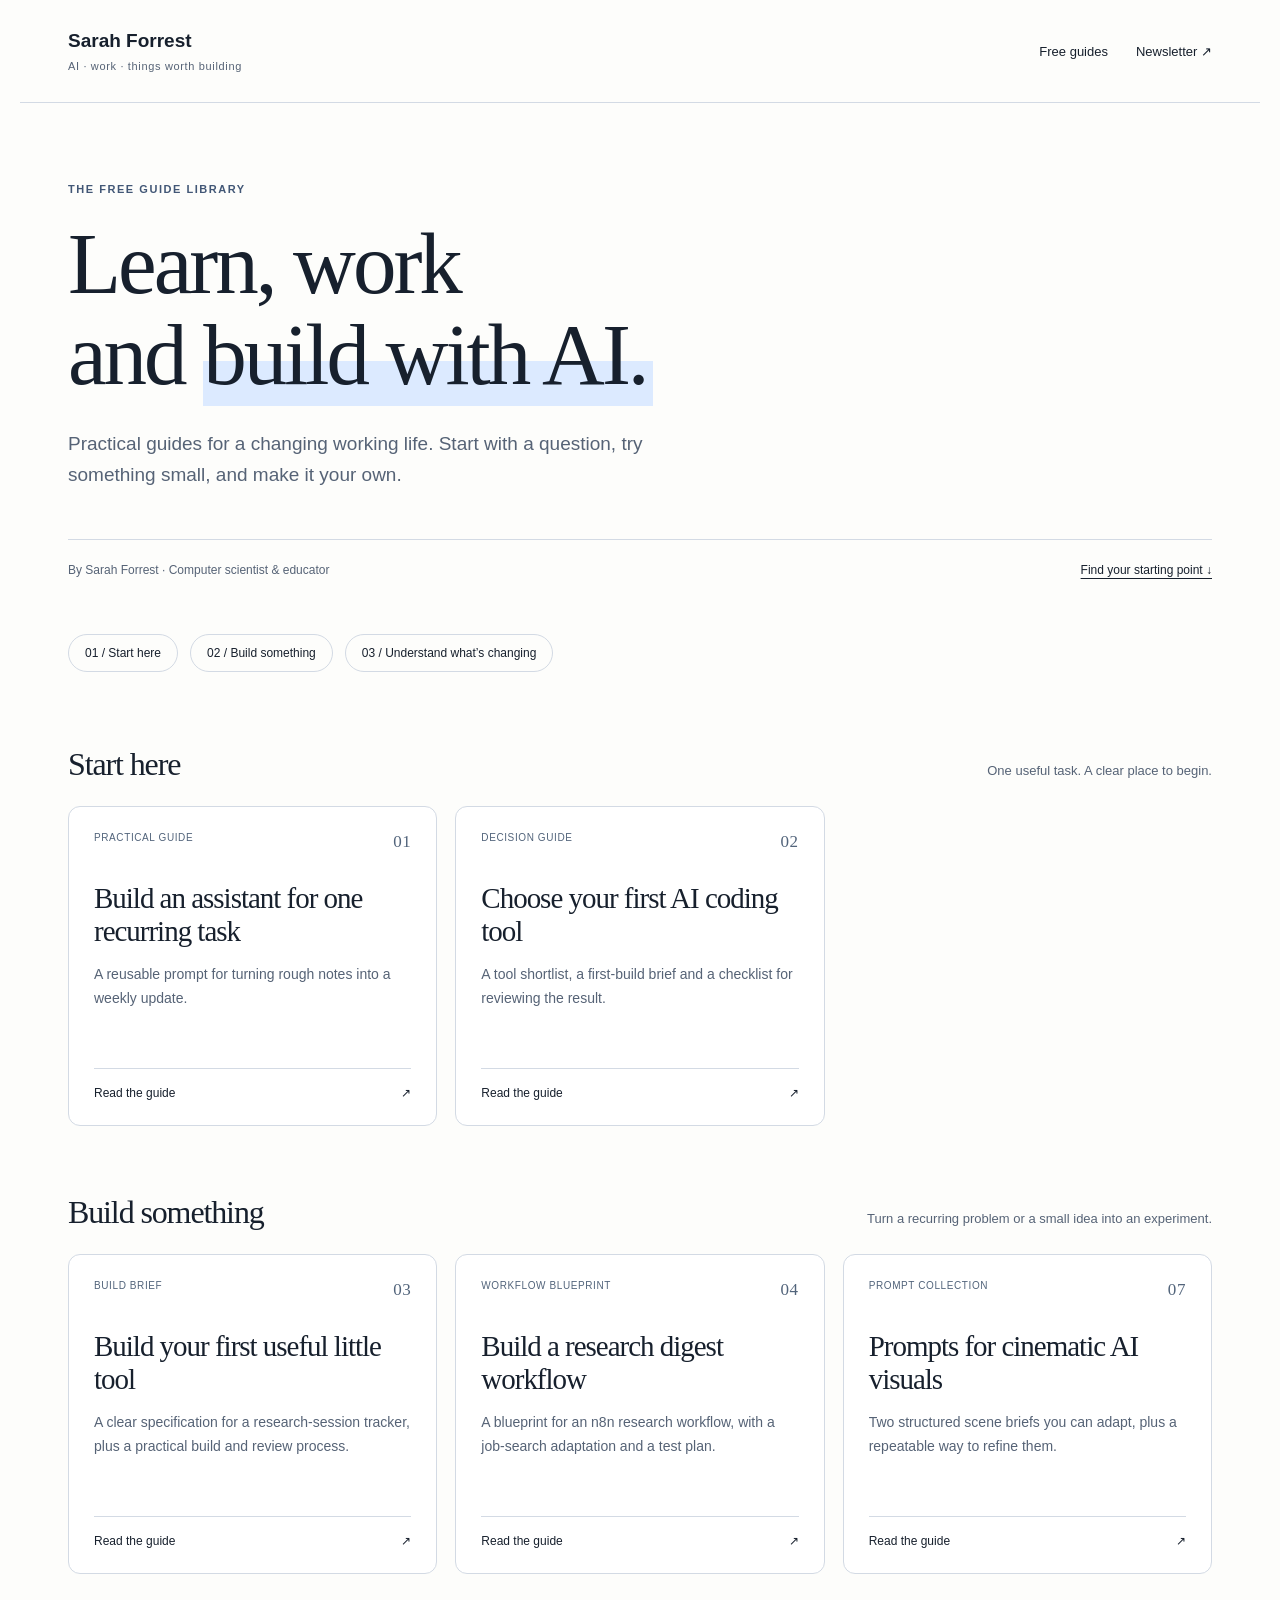
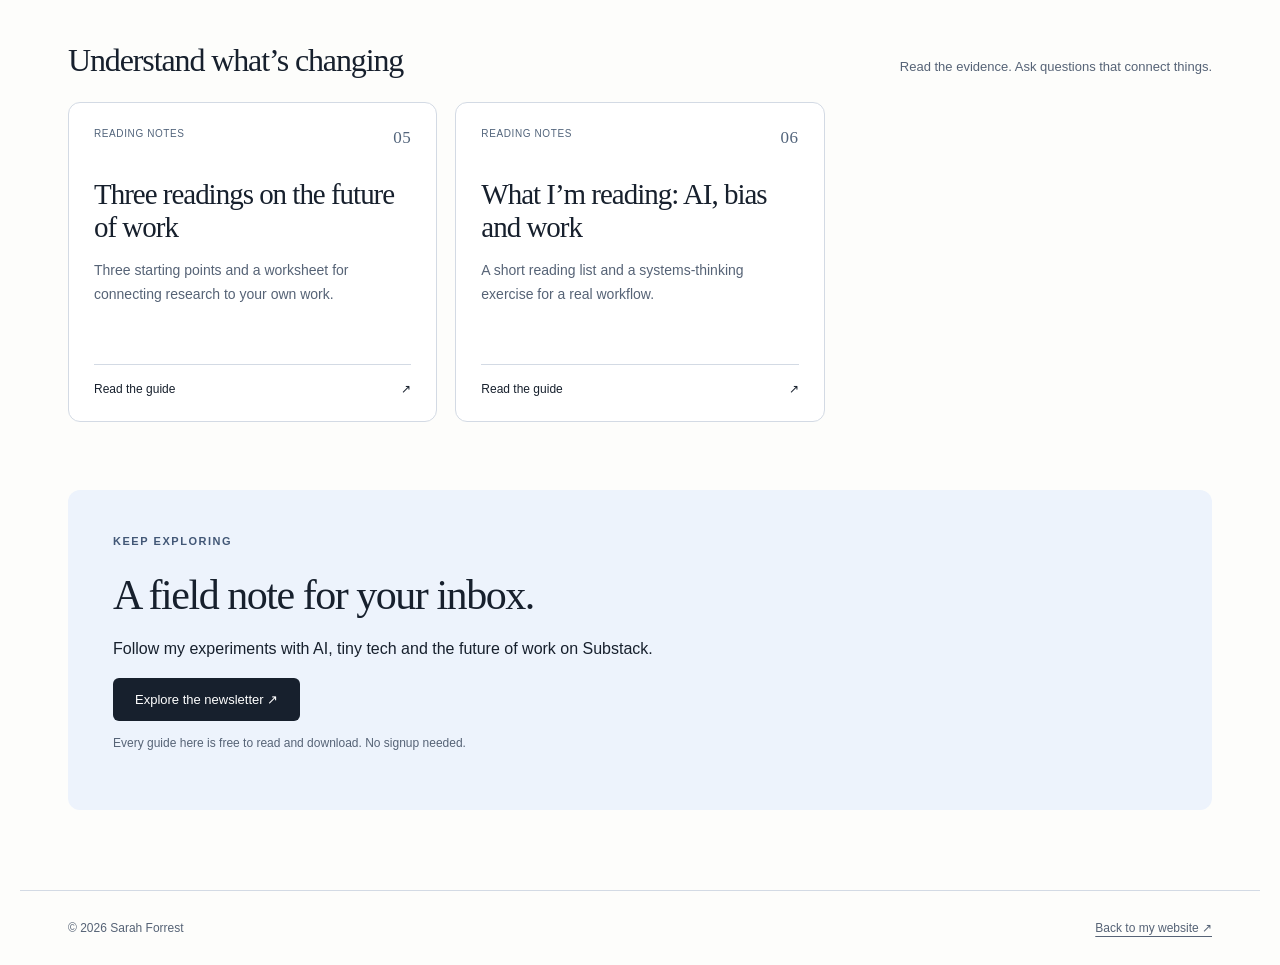
==== guides/index.html @ 82c7428f "Add free guide library with revised content and PDF downloads" ====
<!doctype html><html lang="en"><head><meta charset="utf-8"><meta name="viewport" content="width=device-width,initial-scale=1"><title>Free guides | Sarah Forrest</title><meta name="description" content="Practical guides to AI, building useful tools and understanding the future of work."><link rel="canonical" href="https://sarahforrestai.com/guides/"><meta property="og:title" content="Free guides"><meta property="og:description" content="Practical guides to AI, building useful tools and understanding the future of work."><meta property="og:type" content="website"><link rel="stylesheet" href="/guides/style.css"></head><body><a class="skip" href="#main">Skip to content</a><header class="top"><a class="brand" href="/">Sarah Forrest<span>AI · work · things worth building</span></a><nav aria-label="Main"><a href="/guides/">Free guides</a><a href="https://sarforre.substack.com/">Newsletter ↗</a></nav></header><main id="main"><section class="library-hero"><p class="eyebrow">THE FREE GUIDE LIBRARY</p><h1>Learn, work<br>and <em>build with AI.</em></h1><p class="intro">Practical guides for a changing working life. Start with a question, try something small, and make it your own.</p><div class="hero-bottom"><span>By Sarah Forrest · Computer scientist & educator</span><a href="#start-here">Find your starting point ↓</a></div></section><div class="library-content"><nav class="categories" aria-label="Guide categories"><a href="#start-here">01 / Start here</a><a href="#build-something">02 / Build something</a><a href="#understand">03 / Understand what’s changing</a></nav><section class="collection" id="start-here"><div class="section-title"><h2>Start here</h2><p>One useful task. A clear place to begin.</p></div><div class="cards"><a class="card" href="custom-assistant.html"><div class="card-top"><span>Practical guide</span><span>01</span></div><h3>Build an assistant for one recurring task</h3><p>A reusable prompt for turning rough notes into a weekly update.</p><span class="card-bottom">Read the guide <span aria-hidden="true">↗</span></span></a><a class="card" href="first-coding-tool.html"><div class="card-top"><span>Decision guide</span><span>02</span></div><h3>Choose your first AI coding tool</h3><p>A tool shortlist, a first-build brief and a checklist for reviewing the result.</p><span class="card-bottom">Read the guide <span aria-hidden="true">↗</span></span></a></div></section><section class="collection" id="build-something"><div class="section-title"><h2>Build something</h2><p>Turn a recurring problem or a small idea into an experiment.</p></div><div class="cards"><a class="card" href="useful-little-tool.html"><div class="card-top"><span>Build brief</span><span>03</span></div><h3>Build your first useful little tool</h3><p>A clear specification for a research-session tracker, plus a practical build and review process.</p><span class="card-bottom">Read the guide <span aria-hidden="true">↗</span></span></a><a class="card" href="research-digest.html"><div class="card-top"><span>Workflow blueprint</span><span>04</span></div><h3>Build a research digest workflow</h3><p>A blueprint for an n8n research workflow, with a job-search adaptation and a test plan.</p><span class="card-bottom">Read the guide <span aria-hidden="true">↗</span></span></a><a class="card" href="cinematic-prompts.html"><div class="card-top"><span>Prompt collection</span><span>07</span></div><h3>Prompts for cinematic AI visuals</h3><p>Two structured scene briefs you can adapt, plus a repeatable way to refine them.</p><span class="card-bottom">Read the guide <span aria-hidden="true">↗</span></span></a></div></section><section class="collection" id="understand"><div class="section-title"><h2>Understand what’s changing</h2><p>Read the evidence. Ask questions that connect things.</p></div><div class="cards"><a class="card" href="future-of-work.html"><div class="card-top"><span>Reading notes</span><span>05</span></div><h3>Three readings on the future of work</h3><p>Three starting points and a worksheet for connecting research to your own work.</p><span class="card-bottom">Read the guide <span aria-hidden="true">↗</span></span></a><a class="card" href="ai-bias-and-work.html"><div class="card-top"><span>Reading notes</span><span>06</span></div><h3>What I’m reading: AI, bias and work</h3><p>A short reading list and a systems-thinking exercise for a real workflow.</p><span class="card-bottom">Read the guide <span aria-hidden="true">↗</span></span></a></div></section><section class="newsletter"><p class="eyebrow">KEEP EXPLORING</p><h2>A field note for your inbox.</h2><p>Follow my experiments with AI, tiny tech and the future of work on Substack.</p><a class="button" href="https://sarforre.substack.com/">Explore the newsletter ↗</a><p class="small">Every guide here is free to read and download. No signup needed.</p></section></div></main><footer><span>© 2026 Sarah Forrest</span><a href="/">Back to my website ↗</a></footer><script src="/guides/script.js" defer></script></body></html>
---- guides/style.css ----
:root{--ink:#17202d;--muted:#566376;--blue:#dceaff;--line:#d3dae4;--paper:#fdfdfb}*{box-sizing:border-box}html{scroll-behavior:smooth;scroll-padding-top:24px}body{margin:0;background:var(--paper);color:var(--ink);font-family:Arial,Helvetica,sans-serif;-webkit-font-smoothing:antialiased}a{color:inherit;text-underline-offset:4px}a:focus-visible,button:focus-visible{outline:3px solid #3976c5;outline-offset:5px}.skip{position:absolute;left:12px;top:-100px;background:white;padding:16px;z-index:5}.skip:focus{top:10px}.top{max-width:1240px;margin:auto;padding:30px 48px;display:flex;justify-content:space-between;align-items:center;border-bottom:1px solid var(--line);gap:24px}.brand{text-decoration:none;font-size:19px;font-weight:600}.brand span{display:block;font-size:11px;font-weight:400;letter-spacing:.06em;margin-top:8px;color:var(--muted)}nav{display:flex;gap:28px;font-size:13px}.top nav a{text-decoration:none}.library-hero{max-width:1240px;margin:auto;padding:80px 48px 32px}.eyebrow{text-transform:uppercase;font-size:11px;letter-spacing:.14em;font-weight:600;color:#425776;margin:0 0 24px}h1,h2,h3{font-family:Georgia,'Times New Roman',serif;font-weight:400;letter-spacing:-.035em}h1{font-size:clamp(46px,6.8vw,88px);line-height:1.04;margin:0 0 28px;max-width:1000px}h1 em{font-style:normal;background:linear-gradient(transparent 55%,var(--blue) 55%);padding:0 6px 3px 0}.intro{font-size:19px;line-height:1.65;max-width:610px;color:var(--muted)}.hero-bottom{border-top:1px solid var(--line);margin-top:48px;padding-top:23px;display:flex;justify-content:space-between;gap:20px;font-size:12px;color:var(--muted)}.hero-bottom a{color:var(--ink)}.library-content{max-width:1240px;margin:auto;padding:25px 48px 80px}.categories{padding:0 0 20px;flex-wrap:wrap;gap:12px}.categories a{padding:11px 16px;border:1px solid var(--line);border-radius:30px;text-decoration:none;font-size:12px}.categories a:hover{background:var(--blue)}.collection{margin:54px 0 68px}.section-title{display:flex;justify-content:space-between;gap:25px;align-items:baseline;margin-bottom:23px}.section-title h2{font-size:32px;margin:0}.section-title p{font-size:13px;color:var(--muted);margin:0;max-width:350px;line-height:1.6}.cards{display:grid;grid-template-columns:repeat(3,minmax(0,1fr));gap:18px}.card{display:flex;flex-direction:column;text-decoration:none;border:1px solid var(--line);border-radius:12px;padding:25px;background:#fff;min-height:320px;transition:transform .2s,border-color .2s}.card:hover{transform:translateY(-4px);border-color:#6d8cb3}.card-top{display:flex;justify-content:space-between;font-size:10px;letter-spacing:.06em;color:#52647b;text-transform:uppercase}.card-top span:last-child{font-family:Georgia,serif;font-size:17px}.card h3{font-size:29px;line-height:1.15;margin:30px 0 15px}.card p{font-size:14px;line-height:1.7;color:var(--muted);margin:0 0 28px}.card-bottom{display:flex;justify-content:space-between;border-top:1px solid var(--line);padding-top:17px;margin-top:auto;font-size:12px}.newsletter{background:#edf3fc;padding:45px;border-radius:12px}.newsletter h2{font-size:42px;margin:0 0 16px}.newsletter p:not(.eyebrow){max-width:540px;line-height:1.7}.button{display:inline-block;padding:14px 22px;background:var(--ink);color:#fff;border-radius:6px;font-size:13px;text-decoration:none}.small{font-size:12px;color:var(--muted)}footer{border-top:1px solid var(--line);padding:30px 48px;max-width:1240px;margin:auto;display:flex;justify-content:space-between;gap:20px;font-size:12px;color:var(--muted)}.article{max-width:850px;margin:auto;padding:45px 40px 80px}.back{font-size:13px;text-decoration:none}.article-head{margin-top:55px}.article h1{font-size:clamp(40px,5.5vw,64px);line-height:1.08}.byline{font-size:12px;color:var(--muted);margin:25px 0}.takeaway{border-left:3px solid #91b5e5;background:#edf3fc;padding:23px 28px;margin:38px 0}.takeaway strong{font-size:12px;letter-spacing:.04em}.takeaway p{line-height:1.6;margin-bottom:0}.article-body section{margin:38px 0}.article-body h2{font-size:29px;line-height:1.2}.article-body p,.article-body li{font-size:16px;line-height:1.85;color:#354151}.article-body ul{padding-left:23px}.article-body li{margin:10px 0}.prompt{background:#f0f4fa;border:1px solid var(--line);border-radius:9px;padding:22px;position:relative}.copy{display:block;margin:0 0 18px auto;padding:8px 12px;background:white;border:1px solid #a9b8cc;border-radius:4px;color:var(--ink);cursor:pointer}pre{white-space:pre-wrap;overflow-wrap:anywhere;font:13px/1.8 ui-monospace,Menlo,monospace;margin:0}.sources{border-top:1px solid var(--line);padding-top:20px}.sources li{font-size:14px}.next{background:#edf3fc;padding:28px;margin-top:45px;border-radius:9px}.next a{font:26px/1.3 Georgia,serif}.next .eyebrow{margin-bottom:15px}@media(max-width:850px){.cards{grid-template-columns:repeat(2,minmax(0,1fr))}.section-title{display:block}.section-title p{margin-top:12px}.top,.library-hero,.library-content{padding-left:25px;padding-right:25px}.hero-bottom{flex-direction:column}}@media(max-width:550px){.top{padding:22px 20px;align-items:flex-start}.brand{font-size:16px}.brand span{font-size:9px;max-width:160px;line-height:1.6}.top nav{flex-direction:column;gap:10px;font-size:11px}.library-hero{padding:50px 22px 25px}.intro{font-size:17px}.library-content{padding:15px 22px 50px}.cards{grid-template-columns:1fr}.card{min-height:270px}.card h3{font-size:30px}.section-title h2{font-size:29px}.newsletter{padding:28px}.newsletter h2{font-size:34px}.article{padding:30px 22px 60px}.article-head{margin-top:40px}.article-body h2{font-size:27px}.prompt{padding:16px}footer{padding:25px 22px;flex-direction:column}.categories{gap:8px}.categories a{font-size:11px;padding:9px 12px}}@media(prefers-reduced-motion:reduce){html{scroll-behavior:auto}.card{transition:none}}
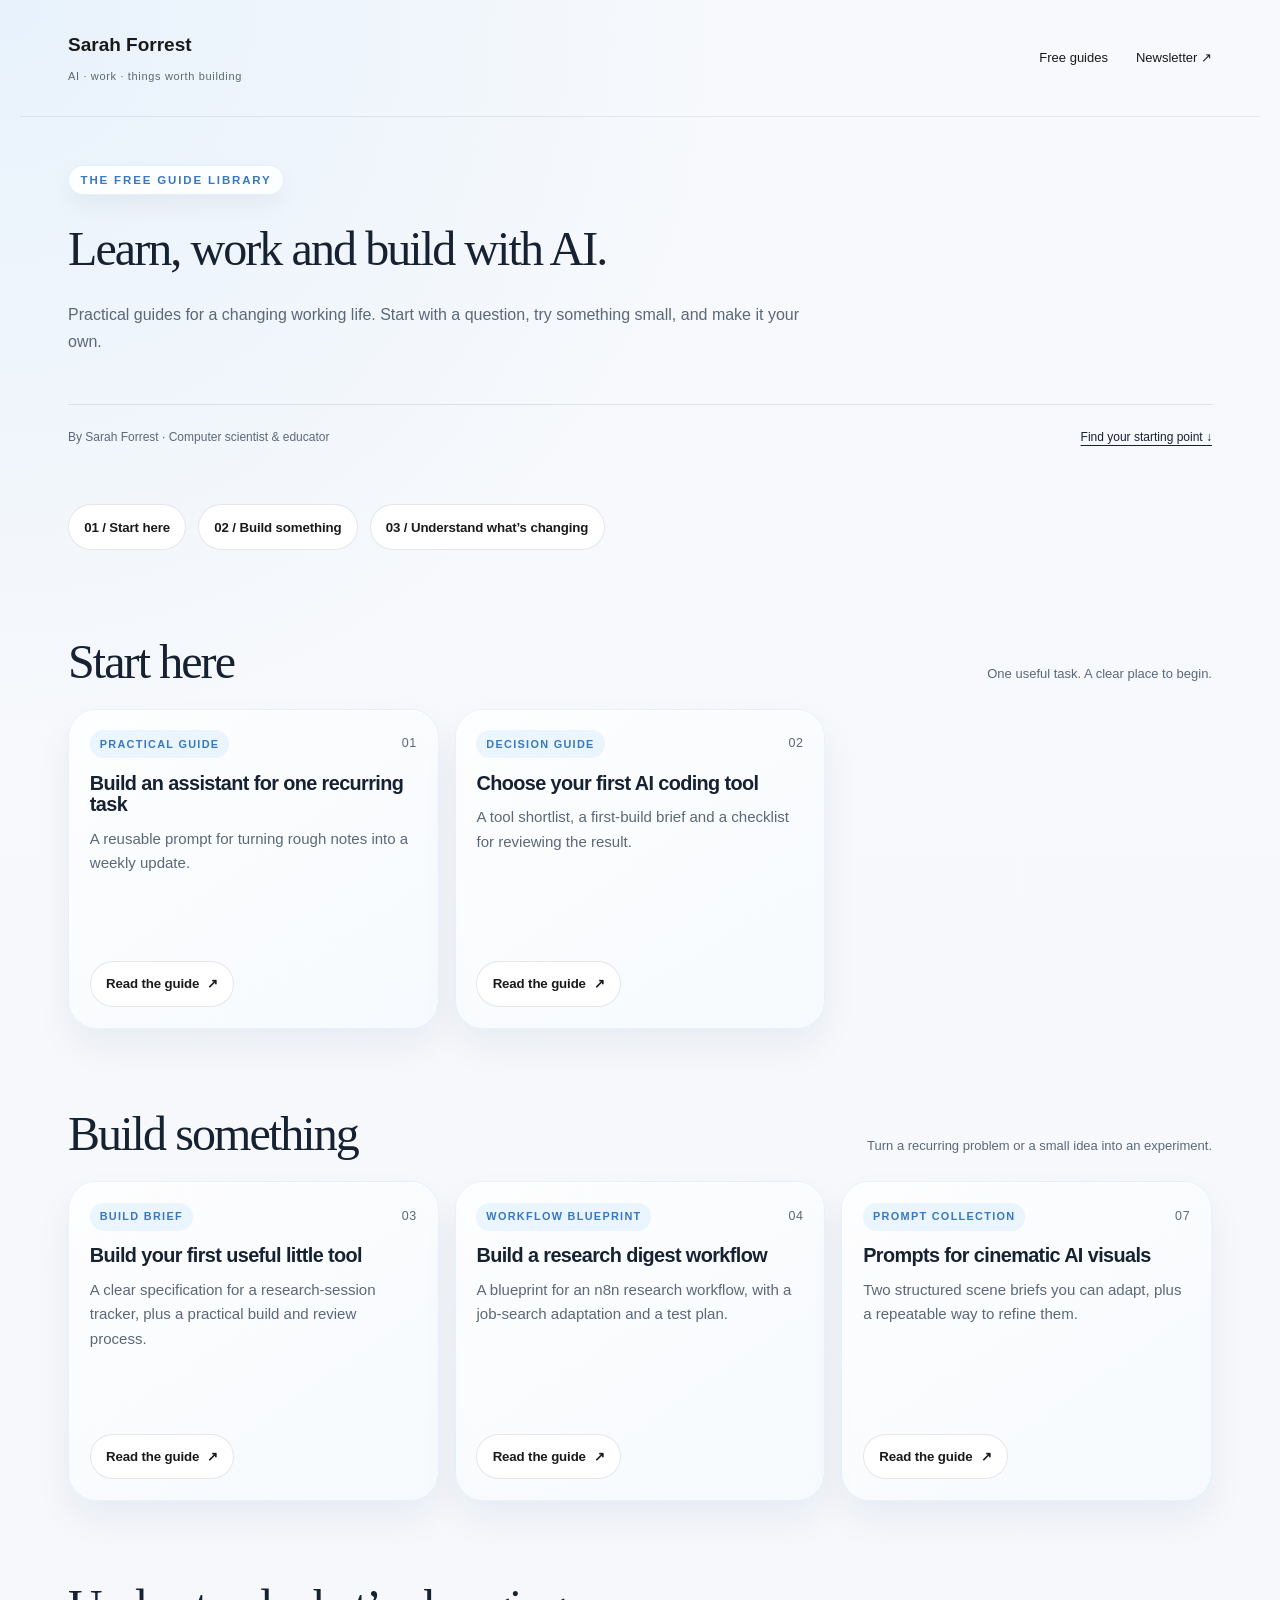
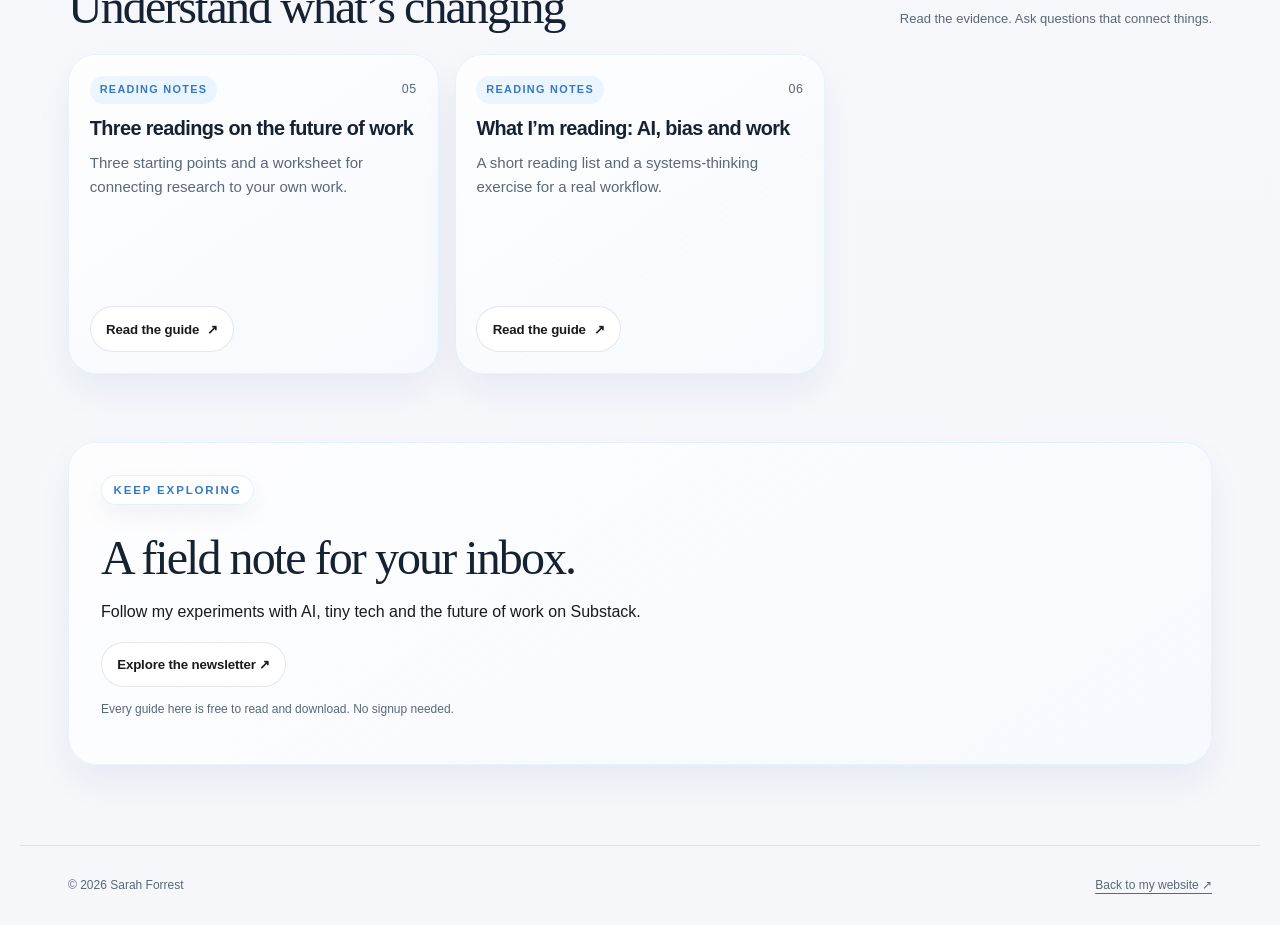
==== commit bb9c9683: "Move free guides below logos and match portfolio styling" ====
--- a/guides/index.html
+++ b/guides/index.html
@@ -1 +1 @@
-<!doctype html><html lang="en"><head><meta charset="utf-8"><meta name="viewport" content="width=device-width,initial-scale=1"><title>Free guides | Sarah Forrest</title><meta name="description" content="Practical guides to AI, building useful tools and understanding the future of work."><link rel="canonical" href="https://sarahforrestai.com/guides/"><meta property="og:title" content="Free guides"><meta property="og:description" content="Practical guides to AI, building useful tools and understanding the future of work."><meta property="og:type" content="website"><link rel="stylesheet" href="/guides/style.css"></head><body><a class="skip" href="#main">Skip to content</a><header class="top"><a class="brand" href="/">Sarah Forrest<span>AI · work · things worth building</span></a><nav aria-label="Main"><a href="/guides/">Free guides</a><a href="https://sarforre.substack.com/">Newsletter ↗</a></nav></header><main id="main"><section class="library-hero"><p class="eyebrow">THE FREE GUIDE LIBRARY</p><h1>Learn, work<br>and <em>build with AI.</em></h1><p class="intro">Practical guides for a changing working life. Start with a question, try something small, and make it your own.</p><div class="hero-bottom"><span>By Sarah Forrest · Computer scientist & educator</span><a href="#start-here">Find your starting point ↓</a></div></section><div class="library-content"><nav class="categories" aria-label="Guide categories"><a href="#start-here">01 / Start here</a><a href="#build-something">02 / Build something</a><a href="#understand">03 / Understand what’s changing</a></nav><section class="collection" id="start-here"><div class="section-title"><h2>Start here</h2><p>One useful task. A clear place to begin.</p></div><div class="cards"><a class="card" href="custom-assistant.html"><div class="card-top"><span>Practical guide</span><span>01</span></div><h3>Build an assistant for one recurring task</h3><p>A reusable prompt for turning rough notes into a weekly update.</p><span class="card-bottom">Read the guide <span aria-hidden="true">↗</span></span></a><a class="card" href="first-coding-tool.html"><div class="card-top"><span>Decision guide</span><span>02</span></div><h3>Choose your first AI coding tool</h3><p>A tool shortlist, a first-build brief and a checklist for reviewing the result.</p><span class="card-bottom">Read the guide <span aria-hidden="true">↗</span></span></a></div></section><section class="collection" id="build-something"><div class="section-title"><h2>Build something</h2><p>Turn a recurring problem or a small idea into an experiment.</p></div><div class="cards"><a class="card" href="useful-little-tool.html"><div class="card-top"><span>Build brief</span><span>03</span></div><h3>Build your first useful little tool</h3><p>A clear specification for a research-session tracker, plus a practical build and review process.</p><span class="card-bottom">Read the guide <span aria-hidden="true">↗</span></span></a><a class="card" href="research-digest.html"><div class="card-top"><span>Workflow blueprint</span><span>04</span></div><h3>Build a research digest workflow</h3><p>A blueprint for an n8n research workflow, with a job-search adaptation and a test plan.</p><span class="card-bottom">Read the guide <span aria-hidden="true">↗</span></span></a><a class="card" href="cinematic-prompts.html"><div class="card-top"><span>Prompt collection</span><span>07</span></div><h3>Prompts for cinematic AI visuals</h3><p>Two structured scene briefs you can adapt, plus a repeatable way to refine them.</p><span class="card-bottom">Read the guide <span aria-hidden="true">↗</span></span></a></div></section><section class="collection" id="understand"><div class="section-title"><h2>Understand what’s changing</h2><p>Read the evidence. Ask questions that connect things.</p></div><div class="cards"><a class="card" href="future-of-work.html"><div class="card-top"><span>Reading notes</span><span>05</span></div><h3>Three readings on the future of work</h3><p>Three starting points and a worksheet for connecting research to your own work.</p><span class="card-bottom">Read the guide <span aria-hidden="true">↗</span></span></a><a class="card" href="ai-bias-and-work.html"><div class="card-top"><span>Reading notes</span><span>06</span></div><h3>What I’m reading: AI, bias and work</h3><p>A short reading list and a systems-thinking exercise for a real workflow.</p><span class="card-bottom">Read the guide <span aria-hidden="true">↗</span></span></a></div></section><section class="newsletter"><p class="eyebrow">KEEP EXPLORING</p><h2>A field note for your inbox.</h2><p>Follow my experiments with AI, tiny tech and the future of work on Substack.</p><a class="button" href="https://sarforre.substack.com/">Explore the newsletter ↗</a><p class="small">Every guide here is free to read and download. No signup needed.</p></section></div></main><footer><span>© 2026 Sarah Forrest</span><a href="/">Back to my website ↗</a></footer><script src="/guides/script.js" defer></script></body></html>+<!doctype html><html lang="en"><head><meta charset="utf-8"><meta name="viewport" content="width=device-width,initial-scale=1"><title>Free guides | Sarah Forrest</title><meta name="description" content="Practical guides to AI, building useful tools and understanding the future of work."><link rel="canonical" href="https://sarahforrestai.com/guides/"><meta property="og:title" content="Free guides"><meta property="og:description" content="Practical guides to AI, building useful tools and understanding the future of work."><meta property="og:type" content="website"><link rel="stylesheet" href="/guides/style.css"><link rel="stylesheet" href="/guides/site-theme.css"></head><body><a class="skip" href="#main">Skip to content</a><header class="top"><a class="brand" href="/">Sarah Forrest<span>AI · work · things worth building</span></a><nav aria-label="Main"><a href="/guides/">Free guides</a><a href="https://sarforre.substack.com/">Newsletter ↗</a></nav></header><main id="main"><section class="library-hero"><p class="eyebrow">THE FREE GUIDE LIBRARY</p><h1>Learn, work <br>and <em>build with AI.</em></h1><p class="intro">Practical guides for a changing working life. Start with a question, try something small, and make it your own.</p><div class="hero-bottom"><span>By Sarah Forrest · Computer scientist & educator</span><a href="#start-here">Find your starting point ↓</a></div></section><div class="library-content"><nav class="categories" aria-label="Guide categories"><a href="#start-here">01 / Start here</a><a href="#build-something">02 / Build something</a><a href="#understand">03 / Understand what’s changing</a></nav><section class="collection" id="start-here"><div class="section-title"><h2>Start here</h2><p>One useful task. A clear place to begin.</p></div><div class="cards"><a class="card" href="custom-assistant.html"><div class="card-top"><span>Practical guide</span><span>01</span></div><h3>Build an assistant for one recurring task</h3><p>A reusable prompt for turning rough notes into a weekly update.</p><span class="card-bottom">Read the guide <span aria-hidden="true">↗</span></span></a><a class="card" href="first-coding-tool.html"><div class="card-top"><span>Decision guide</span><span>02</span></div><h3>Choose your first AI coding tool</h3><p>A tool shortlist, a first-build brief and a checklist for reviewing the result.</p><span class="card-bottom">Read the guide <span aria-hidden="true">↗</span></span></a></div></section><section class="collection" id="build-something"><div class="section-title"><h2>Build something</h2><p>Turn a recurring problem or a small idea into an experiment.</p></div><div class="cards"><a class="card" href="useful-little-tool.html"><div class="card-top"><span>Build brief</span><span>03</span></div><h3>Build your first useful little tool</h3><p>A clear specification for a research-session tracker, plus a practical build and review process.</p><span class="card-bottom">Read the guide <span aria-hidden="true">↗</span></span></a><a class="card" href="research-digest.html"><div class="card-top"><span>Workflow blueprint</span><span>04</span></div><h3>Build a research digest workflow</h3><p>A blueprint for an n8n research workflow, with a job-search adaptation and a test plan.</p><span class="card-bottom">Read the guide <span aria-hidden="true">↗</span></span></a><a class="card" href="cinematic-prompts.html"><div class="card-top"><span>Prompt collection</span><span>07</span></div><h3>Prompts for cinematic AI visuals</h3><p>Two structured scene briefs you can adapt, plus a repeatable way to refine them.</p><span class="card-bottom">Read the guide <span aria-hidden="true">↗</span></span></a></div></section><section class="collection" id="understand"><div class="section-title"><h2>Understand what’s changing</h2><p>Read the evidence. Ask questions that connect things.</p></div><div class="cards"><a class="card" href="future-of-work.html"><div class="card-top"><span>Reading notes</span><span>05</span></div><h3>Three readings on the future of work</h3><p>Three starting points and a worksheet for connecting research to your own work.</p><span class="card-bottom">Read the guide <span aria-hidden="true">↗</span></span></a><a class="card" href="ai-bias-and-work.html"><div class="card-top"><span>Reading notes</span><span>06</span></div><h3>What I’m reading: AI, bias and work</h3><p>A short reading list and a systems-thinking exercise for a real workflow.</p><span class="card-bottom">Read the guide <span aria-hidden="true">↗</span></span></a></div></section><section class="newsletter"><p class="eyebrow">KEEP EXPLORING</p><h2>A field note for your inbox.</h2><p>Follow my experiments with AI, tiny tech and the future of work on Substack.</p><a class="button" href="https://sarforre.substack.com/">Explore the newsletter ↗</a><p class="small">Every guide here is free to read and download. No signup needed.</p></section></div></main><footer><span>© 2026 Sarah Forrest</span><a href="/">Back to my website ↗</a></footer><script src="/guides/script.js" defer></script></body></html>
--- a/guides/site-theme.css
+++ b/guides/site-theme.css
@@ -0,0 +1,150 @@
+/* Matched to the existing portfolio components in index.html. */
+:root {
+            --site-bg: #f5f7fb;
+            --surface: #ffffff;
+            --surface-soft: #f7fbff;
+            --text-primary: #1a1a1a;
+            --text-muted: #4d5764;
+            --border-soft: rgba(15, 23, 42, 0.08);
+            --shadow-soft: 0 18px 40px rgba(15, 23, 42, 0.08);
+            --section-x: clamp(1.5rem, 5vw, 4rem);
+            --section-gap: clamp(1.7rem, 3.6vw, 2.9rem);
+            --section-gap-tight: clamp(1.15rem, 2.7vw, 2rem);
+            --section-break: clamp(1.45rem, 3.4vw, 3rem);
+            --section-break-tight: clamp(0.9rem, 2.2vw, 1.7rem);
+        
+}
+body {
+            font-family: -apple-system, BlinkMacSystemFont, 'Segoe UI', Roboto, Oxygen, Ubuntu, Cantarell, sans-serif;
+            background:
+                radial-gradient(circle at top left, rgba(79, 172, 254, 0.09) 0%, rgba(79, 172, 254, 0) 26%),
+                linear-gradient(180deg, #f7f9fc 0%, var(--site-bg) 100%);
+            color: var(--text-primary);
+            overflow-x: hidden;
+            line-height: 1.6;
+        
+}
+.library-hero h1, .article h1, .section-title h2, .newsletter h2 {
+            margin-top: 0.85rem;
+            font-family: Georgia, 'Times New Roman', Times, serif;
+            font-size: clamp(2rem, 4vw, 3rem);
+            font-weight: 500;
+            line-height: 1;
+            letter-spacing: -0.04em;
+            color: #162132;
+            max-width: none;
+            white-space: nowrap;
+        
+}
+.card, .newsletter, .takeaway, .next {
+            position: relative;
+            border-radius: 28px;
+            border: 1px solid rgba(79, 172, 254, 0.12);
+            background:
+                linear-gradient(145deg, rgba(255, 255, 255, 0.78), rgba(246, 251, 255, 0.5));
+            box-shadow:
+                inset 0 1px 0 rgba(255, 255, 255, 0.84),
+                0 18px 36px rgba(15, 42, 82, 0.06);
+            transition: transform 0.28s ease, box-shadow 0.28s ease, border-color 0.28s ease;
+            padding: 1.3rem;
+        
+}
+.card:hover {
+            transform: translateY(-4px);
+            border-color: rgba(66, 133, 244, 0.2);
+            box-shadow:
+                inset 0 1px 0 rgba(255, 255, 255, 0.9),
+                0 24px 48px rgba(15, 42, 82, 0.1);
+        
+}
+.card-top span:first-child {
+            display: inline-flex;
+            align-items: center;
+            min-height: 28px;
+            padding: 0.24rem 0.62rem;
+            border-radius: 999px;
+            background: rgba(79, 172, 254, 0.1);
+            color: #3778c2;
+            font-size: 0.68rem;
+            font-weight: 700;
+            letter-spacing: 0.12em;
+            text-transform: uppercase;
+        
+}
+.card h3 {
+            margin-top: 0.9rem;
+            font-size: 1.24rem;
+            line-height: 1.08;
+            letter-spacing: -0.03em;
+            color: #162132;
+        
+}
+.card p {
+            margin-top: 0.7rem;
+            font-size: 0.94rem;
+            line-height: 1.62;
+            color: #5b6877;
+        
+}
+.button, .card-bottom, .categories a {
+            display: inline-flex;
+            align-items: center;
+            justify-content: center;
+            min-height: 42px;
+            padding: 0.7rem 0.95rem;
+            border-radius: 999px;
+            border: 1px solid rgba(15, 23, 42, 0.1);
+            background: #ffffff;
+            color: #1a1a1a;
+            text-decoration: none;
+            font-size: 0.83rem;
+            font-weight: 700;
+            letter-spacing: -0.01em;
+            transition: transform 0.22s ease, box-shadow 0.22s ease, border-color 0.22s ease, color 0.22s ease;
+        
+}
+.button:hover, .categories a:hover {
+            transform: translateY(-2px);
+            color: #3778c2;
+            border-color: rgba(79, 172, 254, 0.22);
+        
+}
+.eyebrow {
+            display: inline-flex;
+            align-items: center;
+            min-height: 30px;
+            padding: 0.28rem 0.72rem;
+            border-radius: 999px;
+            border: 1px solid rgba(79, 172, 254, 0.16);
+            background: rgba(255, 255, 255, 0.86);
+            box-shadow: 0 10px 24px rgba(15, 23, 42, 0.05);
+            font-size: 0.72rem;
+            font-weight: 700;
+            letter-spacing: 0.16em;
+            text-transform: uppercase;
+            color: #3778c2;
+        
+}
+
+:root{--ink:#162132;--muted:#5b6877;--line:rgba(15,23,42,.1);--paper:#f5f7fb}
+.library-hero h1,.article h1,.section-title h2,.newsletter h2{white-space:normal}
+.library-hero h1 em{background:none;font-style:normal;padding:0}
+.library-hero{padding-top:48px}
+.library-hero h1 br{display:none}
+.intro{font-size:1rem;line-height:1.74;color:#5b6877;max-width:46rem}
+.card h3{font-family:inherit;font-weight:700;margin-bottom:0}
+.card-top{align-items:center;gap:10px}
+.card-top span:last-child{font-family:inherit;color:#5b6877;font-size:.78rem}
+.card-bottom{align-self:flex-start;gap:8px;margin-top:auto}
+.card p{margin-bottom:1.35rem}
+.cards{gap:1rem}
+.eyebrow{margin-bottom:1rem}
+.article-body h2,.next a{font-family:inherit;font-weight:700;letter-spacing:-.03em;color:#162132}
+.article-body h2{font-size:1.4rem;line-height:1.25}
+.article-body p,.article-body li{color:#5b6877;line-height:1.74}
+.takeaway{margin:38px 0}.takeaway strong{color:#3778c2}
+.newsletter{padding:2rem}.newsletter h2{margin-bottom:1rem}
+.prompt{border:1px solid rgba(79,172,254,.12);border-radius:20px;background:#f7fbff}
+.copy{font-family:inherit;border-radius:999px;font-weight:700}
+.top{border-color:rgba(15,23,42,.08)}
+@media(max-width:550px){.library-hero h1,.article h1{font-size:2rem}.section-title h2,.newsletter h2{font-size:1.8rem}.card h3{font-size:1.24rem}.card{min-height:270px}.newsletter{padding:1.3rem}}
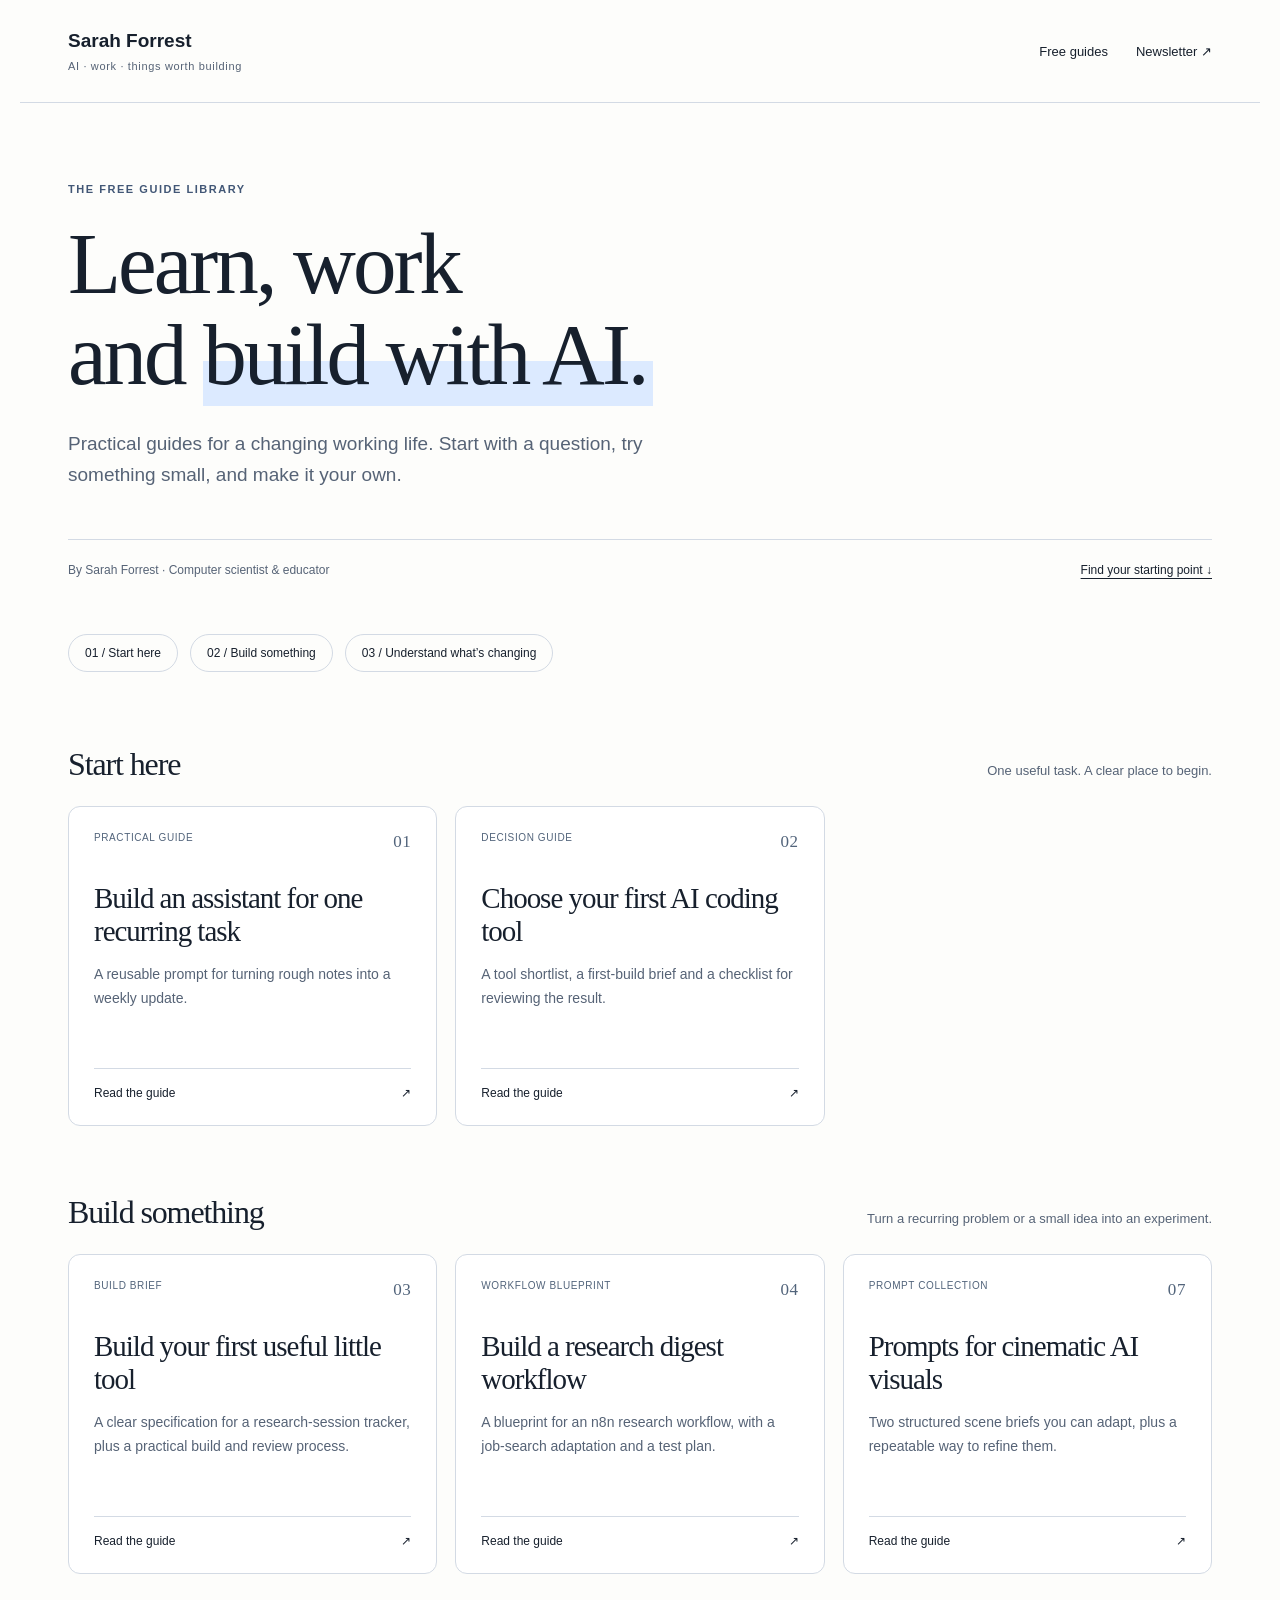
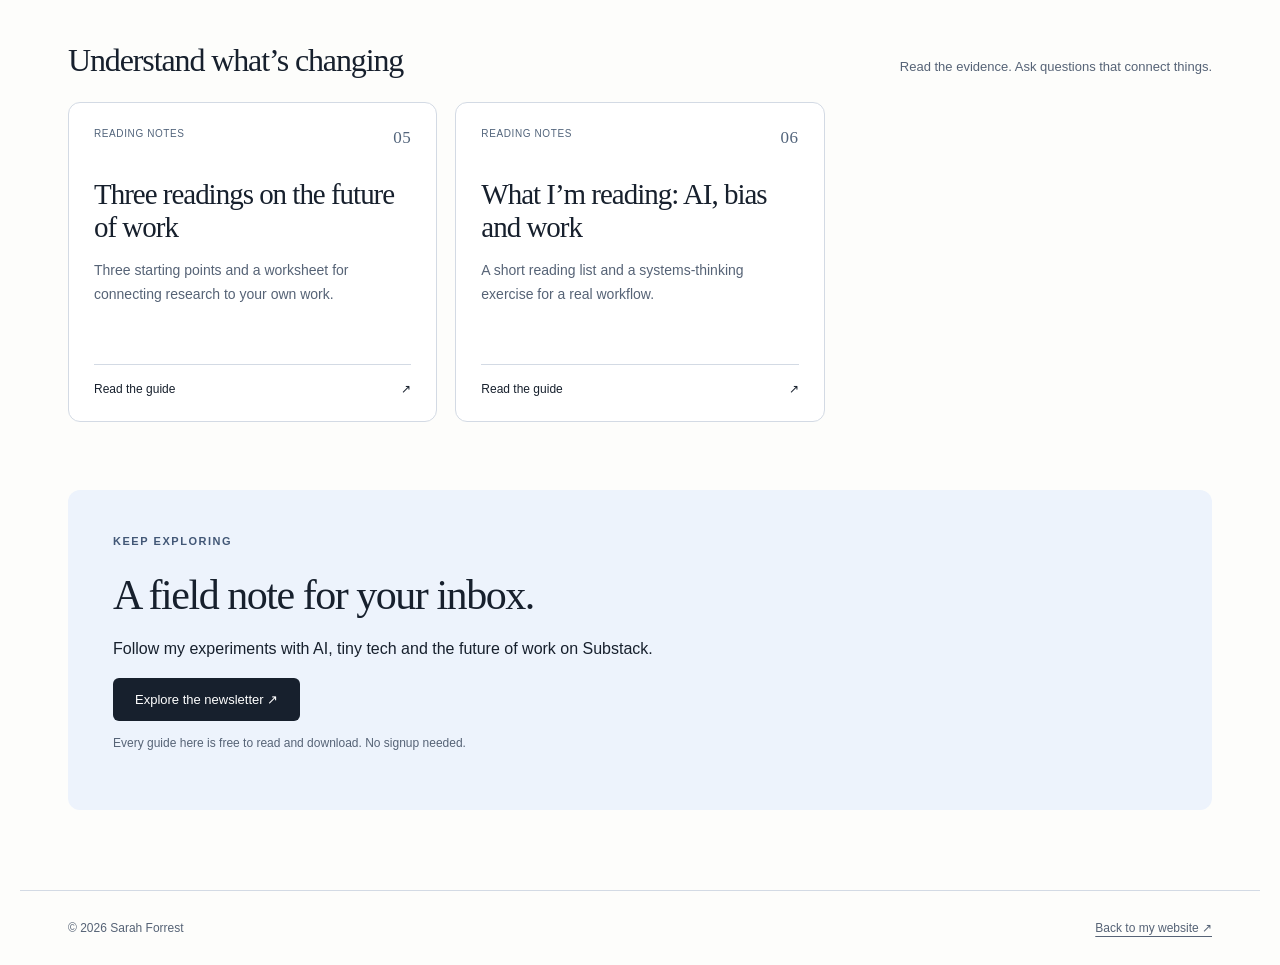
==== commit c05dc529: "Revert "Move free guides below logos and match portfolio styling" This reverts commit bb9c9683b7c8de" ====
--- a/guides/index.html
+++ b/guides/index.html
@@ -1 +1 @@
-<!doctype html><html lang="en"><head><meta charset="utf-8"><meta name="viewport" content="width=device-width,initial-scale=1"><title>Free guides | Sarah Forrest</title><meta name="description" content="Practical guides to AI, building useful tools and understanding the future of work."><link rel="canonical" href="https://sarahforrestai.com/guides/"><meta property="og:title" content="Free guides"><meta property="og:description" content="Practical guides to AI, building useful tools and understanding the future of work."><meta property="og:type" content="website"><link rel="stylesheet" href="/guides/style.css"><link rel="stylesheet" href="/guides/site-theme.css"></head><body><a class="skip" href="#main">Skip to content</a><header class="top"><a class="brand" href="/">Sarah Forrest<span>AI · work · things worth building</span></a><nav aria-label="Main"><a href="/guides/">Free guides</a><a href="https://sarforre.substack.com/">Newsletter ↗</a></nav></header><main id="main"><section class="library-hero"><p class="eyebrow">THE FREE GUIDE LIBRARY</p><h1>Learn, work <br>and <em>build with AI.</em></h1><p class="intro">Practical guides for a changing working life. Start with a question, try something small, and make it your own.</p><div class="hero-bottom"><span>By Sarah Forrest · Computer scientist & educator</span><a href="#start-here">Find your starting point ↓</a></div></section><div class="library-content"><nav class="categories" aria-label="Guide categories"><a href="#start-here">01 / Start here</a><a href="#build-something">02 / Build something</a><a href="#understand">03 / Understand what’s changing</a></nav><section class="collection" id="start-here"><div class="section-title"><h2>Start here</h2><p>One useful task. A clear place to begin.</p></div><div class="cards"><a class="card" href="custom-assistant.html"><div class="card-top"><span>Practical guide</span><span>01</span></div><h3>Build an assistant for one recurring task</h3><p>A reusable prompt for turning rough notes into a weekly update.</p><span class="card-bottom">Read the guide <span aria-hidden="true">↗</span></span></a><a class="card" href="first-coding-tool.html"><div class="card-top"><span>Decision guide</span><span>02</span></div><h3>Choose your first AI coding tool</h3><p>A tool shortlist, a first-build brief and a checklist for reviewing the result.</p><span class="card-bottom">Read the guide <span aria-hidden="true">↗</span></span></a></div></section><section class="collection" id="build-something"><div class="section-title"><h2>Build something</h2><p>Turn a recurring problem or a small idea into an experiment.</p></div><div class="cards"><a class="card" href="useful-little-tool.html"><div class="card-top"><span>Build brief</span><span>03</span></div><h3>Build your first useful little tool</h3><p>A clear specification for a research-session tracker, plus a practical build and review process.</p><span class="card-bottom">Read the guide <span aria-hidden="true">↗</span></span></a><a class="card" href="research-digest.html"><div class="card-top"><span>Workflow blueprint</span><span>04</span></div><h3>Build a research digest workflow</h3><p>A blueprint for an n8n research workflow, with a job-search adaptation and a test plan.</p><span class="card-bottom">Read the guide <span aria-hidden="true">↗</span></span></a><a class="card" href="cinematic-prompts.html"><div class="card-top"><span>Prompt collection</span><span>07</span></div><h3>Prompts for cinematic AI visuals</h3><p>Two structured scene briefs you can adapt, plus a repeatable way to refine them.</p><span class="card-bottom">Read the guide <span aria-hidden="true">↗</span></span></a></div></section><section class="collection" id="understand"><div class="section-title"><h2>Understand what’s changing</h2><p>Read the evidence. Ask questions that connect things.</p></div><div class="cards"><a class="card" href="future-of-work.html"><div class="card-top"><span>Reading notes</span><span>05</span></div><h3>Three readings on the future of work</h3><p>Three starting points and a worksheet for connecting research to your own work.</p><span class="card-bottom">Read the guide <span aria-hidden="true">↗</span></span></a><a class="card" href="ai-bias-and-work.html"><div class="card-top"><span>Reading notes</span><span>06</span></div><h3>What I’m reading: AI, bias and work</h3><p>A short reading list and a systems-thinking exercise for a real workflow.</p><span class="card-bottom">Read the guide <span aria-hidden="true">↗</span></span></a></div></section><section class="newsletter"><p class="eyebrow">KEEP EXPLORING</p><h2>A field note for your inbox.</h2><p>Follow my experiments with AI, tiny tech and the future of work on Substack.</p><a class="button" href="https://sarforre.substack.com/">Explore the newsletter ↗</a><p class="small">Every guide here is free to read and download. No signup needed.</p></section></div></main><footer><span>© 2026 Sarah Forrest</span><a href="/">Back to my website ↗</a></footer><script src="/guides/script.js" defer></script></body></html>+<!doctype html><html lang="en"><head><meta charset="utf-8"><meta name="viewport" content="width=device-width,initial-scale=1"><title>Free guides | Sarah Forrest</title><meta name="description" content="Practical guides to AI, building useful tools and understanding the future of work."><link rel="canonical" href="https://sarahforrestai.com/guides/"><meta property="og:title" content="Free guides"><meta property="og:description" content="Practical guides to AI, building useful tools and understanding the future of work."><meta property="og:type" content="website"><link rel="stylesheet" href="/guides/style.css"></head><body><a class="skip" href="#main">Skip to content</a><header class="top"><a class="brand" href="/">Sarah Forrest<span>AI · work · things worth building</span></a><nav aria-label="Main"><a href="/guides/">Free guides</a><a href="https://sarforre.substack.com/">Newsletter ↗</a></nav></header><main id="main"><section class="library-hero"><p class="eyebrow">THE FREE GUIDE LIBRARY</p><h1>Learn, work<br>and <em>build with AI.</em></h1><p class="intro">Practical guides for a changing working life. Start with a question, try something small, and make it your own.</p><div class="hero-bottom"><span>By Sarah Forrest · Computer scientist & educator</span><a href="#start-here">Find your starting point ↓</a></div></section><div class="library-content"><nav class="categories" aria-label="Guide categories"><a href="#start-here">01 / Start here</a><a href="#build-something">02 / Build something</a><a href="#understand">03 / Understand what’s changing</a></nav><section class="collection" id="start-here"><div class="section-title"><h2>Start here</h2><p>One useful task. A clear place to begin.</p></div><div class="cards"><a class="card" href="custom-assistant.html"><div class="card-top"><span>Practical guide</span><span>01</span></div><h3>Build an assistant for one recurring task</h3><p>A reusable prompt for turning rough notes into a weekly update.</p><span class="card-bottom">Read the guide <span aria-hidden="true">↗</span></span></a><a class="card" href="first-coding-tool.html"><div class="card-top"><span>Decision guide</span><span>02</span></div><h3>Choose your first AI coding tool</h3><p>A tool shortlist, a first-build brief and a checklist for reviewing the result.</p><span class="card-bottom">Read the guide <span aria-hidden="true">↗</span></span></a></div></section><section class="collection" id="build-something"><div class="section-title"><h2>Build something</h2><p>Turn a recurring problem or a small idea into an experiment.</p></div><div class="cards"><a class="card" href="useful-little-tool.html"><div class="card-top"><span>Build brief</span><span>03</span></div><h3>Build your first useful little tool</h3><p>A clear specification for a research-session tracker, plus a practical build and review process.</p><span class="card-bottom">Read the guide <span aria-hidden="true">↗</span></span></a><a class="card" href="research-digest.html"><div class="card-top"><span>Workflow blueprint</span><span>04</span></div><h3>Build a research digest workflow</h3><p>A blueprint for an n8n research workflow, with a job-search adaptation and a test plan.</p><span class="card-bottom">Read the guide <span aria-hidden="true">↗</span></span></a><a class="card" href="cinematic-prompts.html"><div class="card-top"><span>Prompt collection</span><span>07</span></div><h3>Prompts for cinematic AI visuals</h3><p>Two structured scene briefs you can adapt, plus a repeatable way to refine them.</p><span class="card-bottom">Read the guide <span aria-hidden="true">↗</span></span></a></div></section><section class="collection" id="understand"><div class="section-title"><h2>Understand what’s changing</h2><p>Read the evidence. Ask questions that connect things.</p></div><div class="cards"><a class="card" href="future-of-work.html"><div class="card-top"><span>Reading notes</span><span>05</span></div><h3>Three readings on the future of work</h3><p>Three starting points and a worksheet for connecting research to your own work.</p><span class="card-bottom">Read the guide <span aria-hidden="true">↗</span></span></a><a class="card" href="ai-bias-and-work.html"><div class="card-top"><span>Reading notes</span><span>06</span></div><h3>What I’m reading: AI, bias and work</h3><p>A short reading list and a systems-thinking exercise for a real workflow.</p><span class="card-bottom">Read the guide <span aria-hidden="true">↗</span></span></a></div></section><section class="newsletter"><p class="eyebrow">KEEP EXPLORING</p><h2>A field note for your inbox.</h2><p>Follow my experiments with AI, tiny tech and the future of work on Substack.</p><a class="button" href="https://sarforre.substack.com/">Explore the newsletter ↗</a><p class="small">Every guide here is free to read and download. No signup needed.</p></section></div></main><footer><span>© 2026 Sarah Forrest</span><a href="/">Back to my website ↗</a></footer><script src="/guides/script.js" defer></script></body></html>
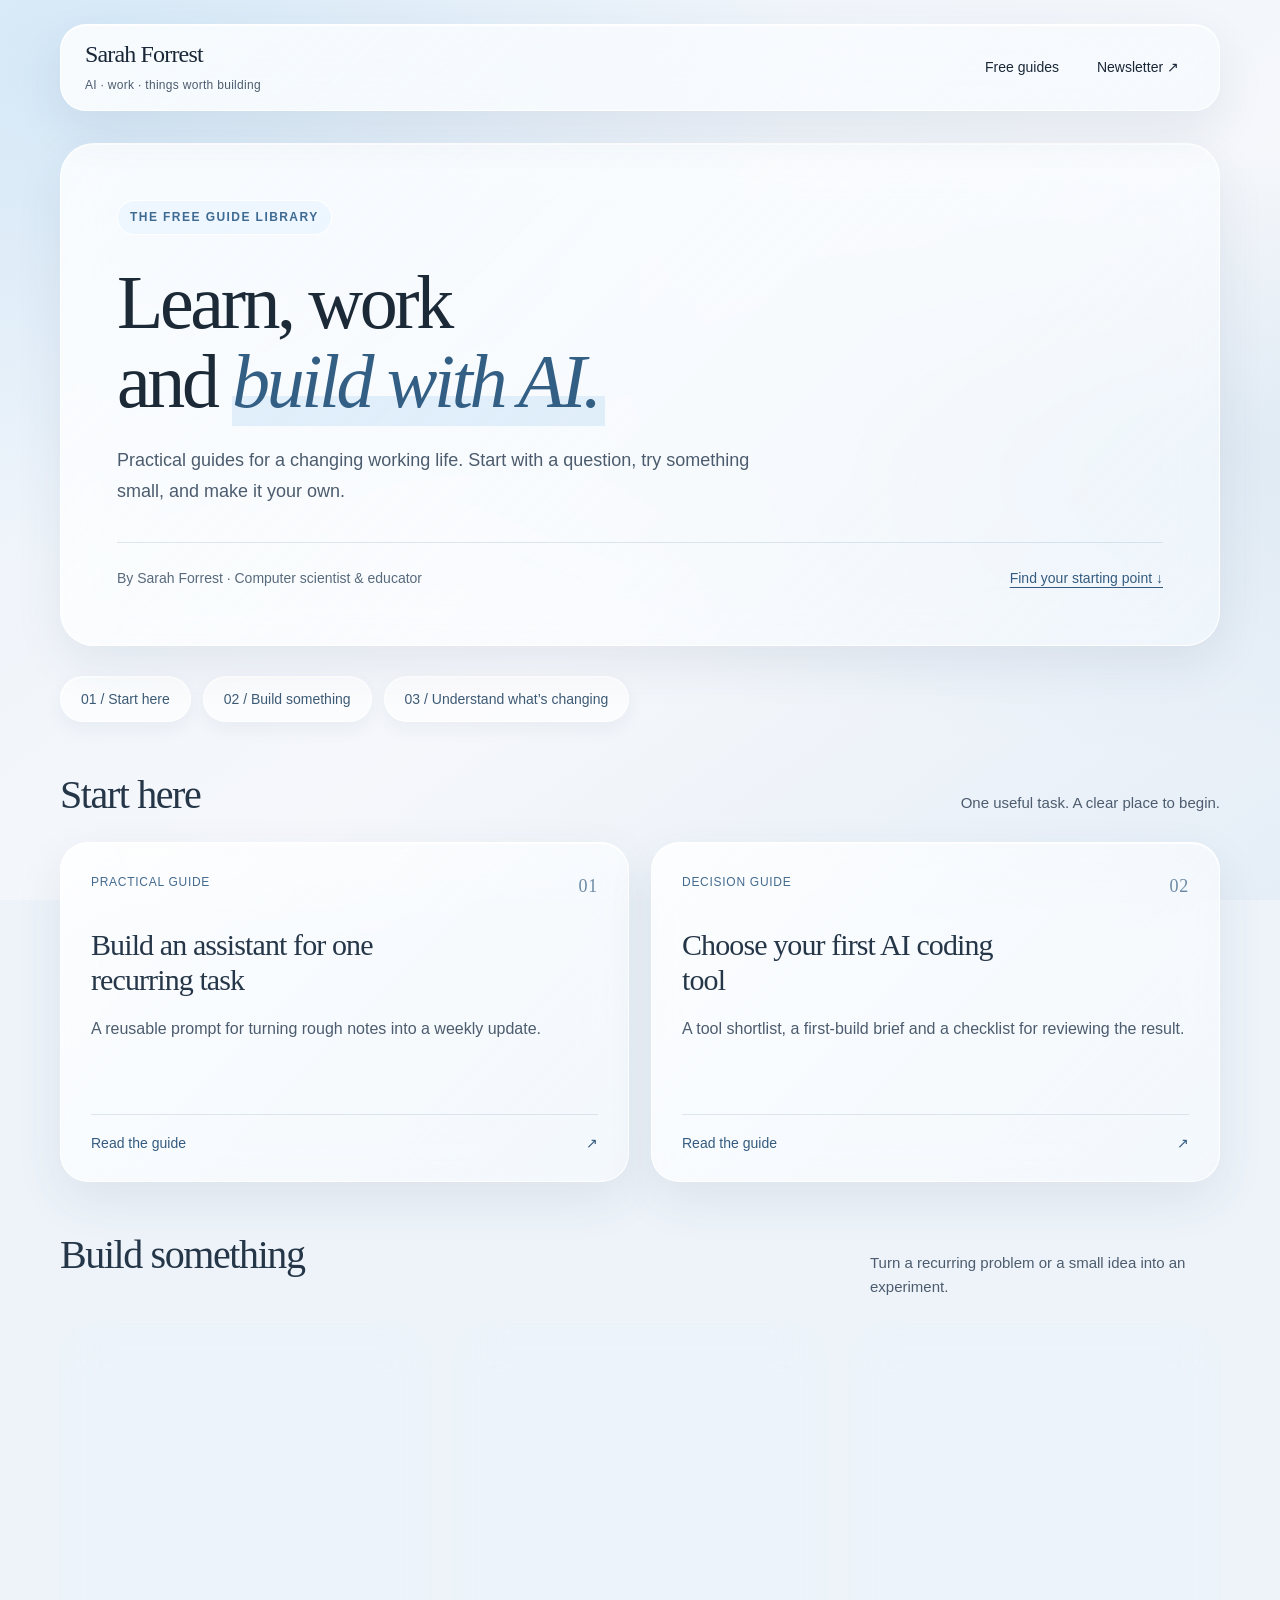
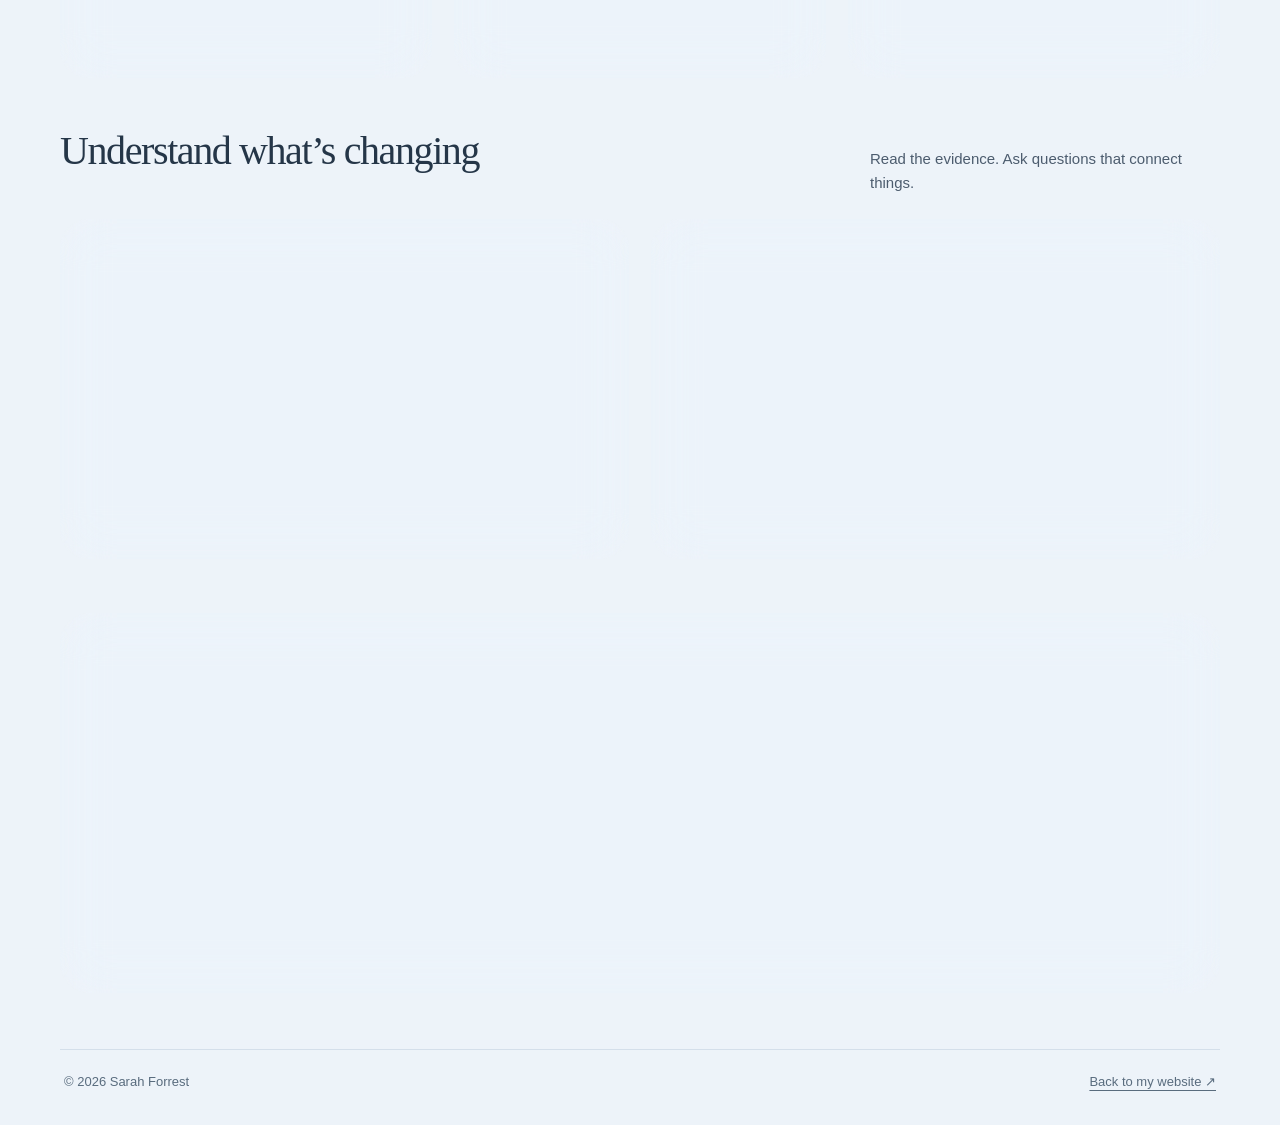
==== commit 832cf869: "Apply portfolio glass styling across the free guide library" ====
--- a/guides/index.html
+++ b/guides/index.html
@@ -1 +1 @@
-<!doctype html><html lang="en"><head><meta charset="utf-8"><meta name="viewport" content="width=device-width,initial-scale=1"><title>Free guides | Sarah Forrest</title><meta name="description" content="Practical guides to AI, building useful tools and understanding the future of work."><link rel="canonical" href="https://sarahforrestai.com/guides/"><meta property="og:title" content="Free guides"><meta property="og:description" content="Practical guides to AI, building useful tools and understanding the future of work."><meta property="og:type" content="website"><link rel="stylesheet" href="/guides/style.css"></head><body><a class="skip" href="#main">Skip to content</a><header class="top"><a class="brand" href="/">Sarah Forrest<span>AI · work · things worth building</span></a><nav aria-label="Main"><a href="/guides/">Free guides</a><a href="https://sarforre.substack.com/">Newsletter ↗</a></nav></header><main id="main"><section class="library-hero"><p class="eyebrow">THE FREE GUIDE LIBRARY</p><h1>Learn, work<br>and <em>build with AI.</em></h1><p class="intro">Practical guides for a changing working life. Start with a question, try something small, and make it your own.</p><div class="hero-bottom"><span>By Sarah Forrest · Computer scientist & educator</span><a href="#start-here">Find your starting point ↓</a></div></section><div class="library-content"><nav class="categories" aria-label="Guide categories"><a href="#start-here">01 / Start here</a><a href="#build-something">02 / Build something</a><a href="#understand">03 / Understand what’s changing</a></nav><section class="collection" id="start-here"><div class="section-title"><h2>Start here</h2><p>One useful task. A clear place to begin.</p></div><div class="cards"><a class="card" href="custom-assistant.html"><div class="card-top"><span>Practical guide</span><span>01</span></div><h3>Build an assistant for one recurring task</h3><p>A reusable prompt for turning rough notes into a weekly update.</p><span class="card-bottom">Read the guide <span aria-hidden="true">↗</span></span></a><a class="card" href="first-coding-tool.html"><div class="card-top"><span>Decision guide</span><span>02</span></div><h3>Choose your first AI coding tool</h3><p>A tool shortlist, a first-build brief and a checklist for reviewing the result.</p><span class="card-bottom">Read the guide <span aria-hidden="true">↗</span></span></a></div></section><section class="collection" id="build-something"><div class="section-title"><h2>Build something</h2><p>Turn a recurring problem or a small idea into an experiment.</p></div><div class="cards"><a class="card" href="useful-little-tool.html"><div class="card-top"><span>Build brief</span><span>03</span></div><h3>Build your first useful little tool</h3><p>A clear specification for a research-session tracker, plus a practical build and review process.</p><span class="card-bottom">Read the guide <span aria-hidden="true">↗</span></span></a><a class="card" href="research-digest.html"><div class="card-top"><span>Workflow blueprint</span><span>04</span></div><h3>Build a research digest workflow</h3><p>A blueprint for an n8n research workflow, with a job-search adaptation and a test plan.</p><span class="card-bottom">Read the guide <span aria-hidden="true">↗</span></span></a><a class="card" href="cinematic-prompts.html"><div class="card-top"><span>Prompt collection</span><span>07</span></div><h3>Prompts for cinematic AI visuals</h3><p>Two structured scene briefs you can adapt, plus a repeatable way to refine them.</p><span class="card-bottom">Read the guide <span aria-hidden="true">↗</span></span></a></div></section><section class="collection" id="understand"><div class="section-title"><h2>Understand what’s changing</h2><p>Read the evidence. Ask questions that connect things.</p></div><div class="cards"><a class="card" href="future-of-work.html"><div class="card-top"><span>Reading notes</span><span>05</span></div><h3>Three readings on the future of work</h3><p>Three starting points and a worksheet for connecting research to your own work.</p><span class="card-bottom">Read the guide <span aria-hidden="true">↗</span></span></a><a class="card" href="ai-bias-and-work.html"><div class="card-top"><span>Reading notes</span><span>06</span></div><h3>What I’m reading: AI, bias and work</h3><p>A short reading list and a systems-thinking exercise for a real workflow.</p><span class="card-bottom">Read the guide <span aria-hidden="true">↗</span></span></a></div></section><section class="newsletter"><p class="eyebrow">KEEP EXPLORING</p><h2>A field note for your inbox.</h2><p>Follow my experiments with AI, tiny tech and the future of work on Substack.</p><a class="button" href="https://sarforre.substack.com/">Explore the newsletter ↗</a><p class="small">Every guide here is free to read and download. No signup needed.</p></section></div></main><footer><span>© 2026 Sarah Forrest</span><a href="/">Back to my website ↗</a></footer><script src="/guides/script.js" defer></script></body></html>+<!doctype html><html lang="en"><head><meta charset="utf-8"><meta name="viewport" content="width=device-width,initial-scale=1"><title>Free guides | Sarah Forrest</title><meta name="description" content="Practical guides to AI, building useful tools and understanding the future of work."><link rel="canonical" href="https://sarahforrestai.com/guides/"><meta property="og:title" content="Free guides"><meta property="og:description" content="Practical guides to AI, building useful tools and understanding the future of work."><meta property="og:type" content="website"><link rel="stylesheet" href="/guides/style.css"><link rel="stylesheet" href="/guides/glass.css"></head><body class="glass-guide"><a class="skip" href="#main">Skip to content</a><header class="top"><a class="brand" href="/">Sarah Forrest<span>AI · work · things worth building</span></a><nav aria-label="Main"><a href="/guides/">Free guides</a><a href="https://sarforre.substack.com/">Newsletter ↗</a></nav></header><main id="main"><section class="library-hero"><p class="eyebrow">THE FREE GUIDE LIBRARY</p><h1>Learn, work<br>and <em>build with AI.</em></h1><p class="intro">Practical guides for a changing working life. Start with a question, try something small, and make it your own.</p><div class="hero-bottom"><span>By Sarah Forrest · Computer scientist & educator</span><a href="#start-here">Find your starting point ↓</a></div></section><div class="library-content"><nav class="categories" aria-label="Guide categories"><a href="#start-here">01 / Start here</a><a href="#build-something">02 / Build something</a><a href="#understand">03 / Understand what’s changing</a></nav><section class="collection" id="start-here"><div class="section-title"><h2>Start here</h2><p>One useful task. A clear place to begin.</p></div><div class="cards"><a class="card" href="custom-assistant.html"><div class="card-top"><span>Practical guide</span><span>01</span></div><h3>Build an assistant for one recurring task</h3><p>A reusable prompt for turning rough notes into a weekly update.</p><span class="card-bottom">Read the guide <span aria-hidden="true">↗</span></span></a><a class="card" href="first-coding-tool.html"><div class="card-top"><span>Decision guide</span><span>02</span></div><h3>Choose your first AI coding tool</h3><p>A tool shortlist, a first-build brief and a checklist for reviewing the result.</p><span class="card-bottom">Read the guide <span aria-hidden="true">↗</span></span></a></div></section><section class="collection" id="build-something"><div class="section-title"><h2>Build something</h2><p>Turn a recurring problem or a small idea into an experiment.</p></div><div class="cards"><a class="card" href="useful-little-tool.html"><div class="card-top"><span>Build brief</span><span>03</span></div><h3>Build your first useful little tool</h3><p>A clear specification for a research-session tracker, plus a practical build and review process.</p><span class="card-bottom">Read the guide <span aria-hidden="true">↗</span></span></a><a class="card" href="research-digest.html"><div class="card-top"><span>Workflow blueprint</span><span>04</span></div><h3>Build a research digest workflow</h3><p>A blueprint for an n8n research workflow, with a job-search adaptation and a test plan.</p><span class="card-bottom">Read the guide <span aria-hidden="true">↗</span></span></a><a class="card" href="cinematic-prompts.html"><div class="card-top"><span>Prompt collection</span><span>07</span></div><h3>Prompts for cinematic AI visuals</h3><p>Two structured scene briefs you can adapt, plus a repeatable way to refine them.</p><span class="card-bottom">Read the guide <span aria-hidden="true">↗</span></span></a></div></section><section class="collection" id="understand"><div class="section-title"><h2>Understand what’s changing</h2><p>Read the evidence. Ask questions that connect things.</p></div><div class="cards"><a class="card" href="future-of-work.html"><div class="card-top"><span>Reading notes</span><span>05</span></div><h3>Three readings on the future of work</h3><p>Three starting points and a worksheet for connecting research to your own work.</p><span class="card-bottom">Read the guide <span aria-hidden="true">↗</span></span></a><a class="card" href="ai-bias-and-work.html"><div class="card-top"><span>Reading notes</span><span>06</span></div><h3>What I’m reading: AI, bias and work</h3><p>A short reading list and a systems-thinking exercise for a real workflow.</p><span class="card-bottom">Read the guide <span aria-hidden="true">↗</span></span></a></div></section><section class="newsletter"><p class="eyebrow">KEEP EXPLORING</p><h2>A field note for your inbox.</h2><p>Follow my experiments with AI, tiny tech and the future of work on Substack.</p><a class="button" href="https://sarforre.substack.com/">Explore the newsletter ↗</a><p class="small">Every guide here is free to read and download. No signup needed.</p></section></div></main><footer><span>© 2026 Sarah Forrest</span><a href="/">Back to my website ↗</a></footer><script src="/guides/script.js" defer></script></body></html>
--- a/guides/glass.css
+++ b/guides/glass.css
@@ -0,0 +1,475 @@
+/* Shared glass surfaces for the free guide library and reading pages. */
+/* .assistant-guide remains supported for the previously published article. */
+body:is(.glass-guide, .assistant-guide) {
+  --ink: #192737;
+  --muted: #4c5c6e;
+  --line: rgba(103, 139, 169, .19);
+  --glass: linear-gradient(135deg, rgba(255,255,255,.82), rgba(248,252,255,.53));
+  --glass-shadow: 0 18px 48px rgba(44, 73, 102, .085), inset 0 1px 0 rgba(255,255,255,.96);
+  margin: 0;
+  display: flow-root;
+  min-height: 100vh;
+  color: var(--ink);
+  font-family: -apple-system, BlinkMacSystemFont, 'Segoe UI', sans-serif;
+  background: #edf3f9;
+  background-image:
+    radial-gradient(ellipse at 7% 8%, rgba(148,201,238,.25), transparent 42%),
+    radial-gradient(ellipse at 95% 50%, rgba(180,207,227,.25), transparent 48%),
+    linear-gradient(145deg, #eaf2fa, #f5f7fb 58%, #e5eef7);
+  background-attachment: fixed;
+}
+
+:is(.glass-guide, .assistant-guide) .top,
+:is(.glass-guide, .assistant-guide) .article-head,
+:is(.glass-guide, .assistant-guide) .article-body > section,
+:is(.glass-guide, .assistant-guide) .guide-sidebar,
+:is(.glass-guide, .assistant-guide) .next {
+  border: 1px solid rgba(255,255,255,.94);
+  background: var(--glass);
+  box-shadow: var(--glass-shadow);
+  /* Override the older, locally imported no-blur theme on this guide only. */
+  -webkit-backdrop-filter: blur(24px) saturate(1.15) !important;
+  backdrop-filter: blur(24px) saturate(1.15) !important;
+}
+
+:is(.glass-guide, .assistant-guide) .top {
+  position: relative;
+  top: auto;
+  z-index: 10;
+  width: min(1160px, calc(100% - 64px));
+  min-height: 82px;
+  margin: 24px auto 0;
+  padding: 16px 24px;
+  border-radius: 26px;
+  gap: 24px;
+}
+:is(.glass-guide, .assistant-guide) .brand {
+  color: var(--ink);
+  font: 500 24px/1.15 Georgia, 'Times New Roman', serif;
+  letter-spacing: -.035em;
+}
+:is(.glass-guide, .assistant-guide) .brand span {
+  margin-top: 7px;
+  max-width: none;
+  font: 400 12px/1.5 -apple-system, BlinkMacSystemFont, 'Segoe UI', sans-serif;
+  letter-spacing: .025em;
+  color: var(--muted);
+}
+:is(.glass-guide, .assistant-guide) .top nav {
+  display: flex;
+  flex-direction: row;
+  gap: 6px;
+  font-size: 14px;
+}
+:is(.glass-guide, .assistant-guide) .top nav a {
+  display: inline-flex;
+  align-items: center;
+  min-height: 44px;
+  padding: 10px 16px;
+  border-radius: 999px;
+  color: var(--ink);
+}
+:is(.glass-guide, .assistant-guide) .top nav a:hover { background: rgba(255,255,255,.8); }
+
+:is(.glass-guide, .assistant-guide) .article {
+  display: grid;
+  grid-template-columns: minmax(0, 1fr) 272px;
+  align-items: start;
+  gap: 26px;
+  width: min(1160px, calc(100% - 64px));
+  max-width: 1160px;
+  margin: 30px auto 56px;
+  padding: 0;
+  border: 0;
+  border-radius: 0;
+  background: none;
+  box-shadow: none;
+  -webkit-backdrop-filter: none !important;
+  backdrop-filter: none !important;
+}
+:is(.glass-guide, .assistant-guide) .back {
+  grid-column: 1 / -1;
+  width: fit-content;
+  display: inline-flex;
+  align-items: center;
+  min-height: 44px;
+  margin-bottom: -14px;
+  padding: 0 6px;
+  color: #405f7e;
+  font-size: 14px;
+}
+:is(.glass-guide, .assistant-guide) .back:hover { color: #214f7d; text-decoration: underline; }
+:is(.glass-guide, .assistant-guide) .article-head {
+  grid-column: 1 / -1;
+  position: relative;
+  overflow: hidden;
+  margin: 0;
+  padding: clamp(30px, 4.5vw, 56px);
+  border-radius: 34px;
+}
+:is(.glass-guide, .assistant-guide) .article-head::after {
+  content: '';
+  position: absolute;
+  width: 370px;
+  height: 370px;
+  right: -190px;
+  top: -210px;
+  border: 1px solid rgba(255,255,255,.85);
+  border-radius: 50%;
+  background: radial-gradient(circle, rgba(174,215,245,.25), transparent 70%);
+  box-shadow: 0 0 0 42px rgba(255,255,255,.13), 0 0 0 84px rgba(255,255,255,.09);
+  pointer-events: none;
+}
+:is(.glass-guide, .assistant-guide) .eyebrow {
+  color: #3f6b92;
+  font-size: 12px;
+  font-weight: 700;
+  letter-spacing: .12em;
+  line-height: 1.6;
+}
+:is(.glass-guide, .assistant-guide) .article-head .eyebrow {
+  display: inline-block;
+  margin: 0 0 26px;
+  padding: 7px 12px;
+  border: 1px solid rgba(255,255,255,.9);
+  border-radius: 999px;
+  background: rgba(235,245,255,.78);
+}
+:is(.glass-guide, .assistant-guide) .article h1 {
+  position: relative;
+  max-width: 19ch;
+  margin: 0 0 24px;
+  color: #1c2936;
+  font-family: Georgia, 'Times New Roman', serif;
+  font-size: clamp(38px, 5.2vw, 64px);
+  font-weight: 400;
+  line-height: 1.06;
+  letter-spacing: -.045em;
+  text-wrap: balance;
+}
+:is(.glass-guide, .assistant-guide) .intro {
+  max-width: 650px;
+  margin: 0;
+  color: var(--muted);
+  font-size: 18px;
+  line-height: 1.75;
+}
+:is(.glass-guide, .assistant-guide) .byline {
+  margin: 24px 0;
+  color: #586a7c;
+  font-size: 14px;
+  line-height: 1.65;
+}
+:is(.glass-guide, .assistant-guide) .button,
+:is(.glass-guide, .assistant-guide) .copy {
+  display: inline-flex;
+  align-items: center;
+  justify-content: center;
+  min-height: 46px;
+  padding: 11px 20px;
+  border: 1px solid rgba(255,255,255,.95);
+  border-radius: 999px;
+  background: rgba(255,255,255,.84);
+  color: #284e73;
+  box-shadow: 0 7px 18px rgba(44,73,102,.075), inset 0 1px 0 #fff;
+  font: 600 14px/1.5 -apple-system, BlinkMacSystemFont, 'Segoe UI', sans-serif;
+  text-decoration: none;
+  transition: background .18s, box-shadow .18s;
+}
+:is(.glass-guide, .assistant-guide) .button:hover,
+:is(.glass-guide, .assistant-guide) .copy:hover { background: #fff; box-shadow: 0 9px 24px rgba(44,73,102,.13); }
+
+:is(.glass-guide, .assistant-guide) .guide-sidebar {
+  grid-column: 2;
+  grid-row: 3;
+  position: sticky;
+  top: 24px;
+  max-height: calc(100dvh - 48px);
+  overflow-y: auto;
+  padding: 26px 24px;
+  border-radius: 28px;
+}
+:is(.glass-guide, .assistant-guide) .takeaway {
+  margin: 0;
+  padding: 0 0 24px;
+  border: 0;
+  border-bottom: 1px solid var(--line);
+  border-radius: 0;
+  background: none;
+  box-shadow: none;
+  -webkit-backdrop-filter: none !important;
+  backdrop-filter: none !important;
+}
+:is(.glass-guide, .assistant-guide) .takeaway strong {
+  color: #345b7f;
+  font-size: 14px;
+  letter-spacing: 0;
+}
+:is(.glass-guide, .assistant-guide) .takeaway p {
+  margin: 12px 0 0;
+  color: var(--muted);
+  font-size: 16px;
+  line-height: 1.75;
+}
+:is(.glass-guide, .assistant-guide) .guide-contents { display: flex; flex-direction: column; gap: 4px; margin-top: 24px; }
+:is(.glass-guide, .assistant-guide) .guide-contents .eyebrow { margin: 0 0 10px; }
+:is(.glass-guide, .assistant-guide) .guide-contents a {
+  display: flex;
+  align-items: center;
+  min-height: 44px;
+  padding: 9px 12px;
+  margin-inline: -12px;
+  border-radius: 12px;
+  color: #4c5c6e;
+  font-size: 14px;
+  line-height: 1.5;
+  text-decoration: none;
+}
+:is(.glass-guide, .assistant-guide) .guide-contents a:hover { background: rgba(255,255,255,.82); color: #284e73; }
+:is(.glass-guide, .assistant-guide) .article-body { grid-column: 1; grid-row: 3; min-width: 0; }
+:is(.glass-guide, .assistant-guide) .article-body > section {
+  margin: 0 0 24px;
+  padding: clamp(24px, 3.4vw, 40px);
+  border-radius: 28px;
+  scroll-margin-top: 24px;
+}
+:is(.glass-guide, .assistant-guide) .article-body > section:last-child { margin-bottom: 0; }
+:is(.glass-guide, .assistant-guide) .article-body h2 {
+  margin: 0 0 20px;
+  color: #253648;
+  font: 400 clamp(25px, 2.8vw, 32px)/1.22 Georgia, 'Times New Roman', serif;
+  letter-spacing: -.035em;
+}
+:is(.glass-guide, .assistant-guide) .article-body p,
+:is(.glass-guide, .assistant-guide) .article-body li {
+  color: #425367;
+  font-size: 17px;
+  line-height: 1.85;
+}
+:is(.glass-guide, .assistant-guide) .article-body p { margin: 0 0 20px; }
+:is(.glass-guide, .assistant-guide) .article-body p:last-child,
+:is(.glass-guide, .assistant-guide) .article-body ul:last-child { margin-bottom: 0; }
+:is(.glass-guide, .assistant-guide) .article-body ul { padding-left: 22px; }
+:is(.glass-guide, .assistant-guide) .article-body li { padding-left: 5px; margin: 8px 0; }
+:is(.glass-guide, .assistant-guide) .article-body li::marker { color: #7b9fbe; }
+:is(.glass-guide, .assistant-guide) .prompt {
+  display: flow-root;
+  margin-top: 24px;
+  padding: 24px;
+  border: 1px solid rgba(135,169,197,.22);
+  border-radius: 20px;
+  background: rgba(221,234,247,.48);
+  box-shadow: inset 0 1px 0 rgba(255,255,255,.9);
+}
+:is(.glass-guide, .assistant-guide) .copy { display: flex; margin: 0 0 20px auto; cursor: pointer; }
+:is(.glass-guide, .assistant-guide) pre {
+  margin: 0;
+  color: #30475e;
+  font: 14px/1.85 ui-monospace, SFMono-Regular, Menlo, monospace;
+  white-space: pre-wrap;
+  overflow-wrap: anywhere;
+}
+:is(.glass-guide, .assistant-guide) .next { grid-column: 1; padding: 30px 36px; margin: 0; border-radius: 28px; }
+:is(.glass-guide, .assistant-guide) .next .eyebrow { margin-bottom: 14px; }
+:is(.glass-guide, .assistant-guide) .next a { color: #294e73; font: 400 27px/1.3 Georgia, 'Times New Roman', serif; letter-spacing: -.025em; }
+:is(.glass-guide, .assistant-guide) > footer {
+  width: min(1160px, calc(100% - 64px));
+  margin: 0 auto;
+  padding: 24px 4px 36px;
+  border-top: 1px solid var(--line);
+  color: #596c7e;
+  font-size: 13px;
+}
+:is(.glass-guide, .assistant-guide) a:focus-visible,
+:is(.glass-guide, .assistant-guide) button:focus-visible { outline: 3px solid #3b80b6; outline-offset: 4px; }
+:is(.glass-guide, .assistant-guide) .skip { z-index: 50; }
+
+@media (max-width: 900px) {
+  :is(.glass-guide, .assistant-guide) .article { grid-template-columns: minmax(0, 1fr); }
+  :is(.glass-guide, .assistant-guide) .guide-sidebar { grid-column: 1; grid-row: auto; position: static; max-height: none; }
+  :is(.glass-guide, .assistant-guide) .article-body { grid-row: auto; }
+  :is(.glass-guide, .assistant-guide) .guide-contents { flex-direction: row; flex-wrap: wrap; gap: 6px 14px; }
+  :is(.glass-guide, .assistant-guide) .guide-contents .eyebrow { width: 100%; }
+  :is(.glass-guide, .assistant-guide) .guide-contents a { margin-inline: 0; padding-inline: 0; }
+}
+
+@media (max-width: 550px) {
+  :is(.glass-guide, .assistant-guide) .top,
+  :is(.glass-guide, .assistant-guide) .article,
+  :is(.glass-guide, .assistant-guide) > footer { width: calc(100% - 28px); }
+  :is(.glass-guide, .assistant-guide) .top { padding: 16px; margin-top: 14px; border-radius: 22px; flex-wrap: wrap; gap: 12px; align-items: center; }
+  :is(.glass-guide, .assistant-guide) .brand { font-size: 23px; }
+  :is(.glass-guide, .assistant-guide) .top nav { gap: 6px; flex-wrap: wrap; }
+  :is(.glass-guide, .assistant-guide) .top nav a { min-height: 44px; padding: 8px 12px; font-size: 14px; background: rgba(255,255,255,.46); }
+  :is(.glass-guide, .assistant-guide) .article { margin-top: 18px; gap: 18px; }
+  :is(.glass-guide, .assistant-guide) .article-head { padding: 28px 23px; border-radius: 26px; }
+  :is(.glass-guide, .assistant-guide) .article-head .eyebrow { font-size: 11px; letter-spacing: .08em; }
+  :is(.glass-guide, .assistant-guide) .article h1 { font-size: clamp(34px, 9.2vw, 46px); }
+  :is(.glass-guide, .assistant-guide) .intro { font-size: 17px; }
+  :is(.glass-guide, .assistant-guide) .byline { font-size: 13px; }
+  :is(.glass-guide, .assistant-guide) .guide-sidebar,
+  :is(.glass-guide, .assistant-guide) .article-body > section,
+  :is(.glass-guide, .assistant-guide) .next { padding: 25px 22px; border-radius: 24px; }
+  :is(.glass-guide, .assistant-guide) .article-body > section { margin-bottom: 18px; }
+  :is(.glass-guide, .assistant-guide) .article-body h2 { font-size: 27px; }
+  :is(.glass-guide, .assistant-guide) .article-body p,
+  :is(.glass-guide, .assistant-guide) .article-body li { font-size: 16px; line-height: 1.8; }
+  :is(.glass-guide, .assistant-guide) .guide-contents { display: block; }
+  :is(.glass-guide, .assistant-guide) .guide-contents a { padding-inline: 10px; margin-inline: -10px; }
+  :is(.glass-guide, .assistant-guide) .prompt { padding: 18px 16px; border-radius: 16px; }
+  :is(.glass-guide, .assistant-guide) pre { font-size: 13px; }
+  :is(.glass-guide, .assistant-guide) .next a { font-size: 25px; }
+  :is(.glass-guide, .assistant-guide) > footer { gap: 14px; padding-inline: 8px; }
+}
+
+@supports not ((backdrop-filter: blur(1px)) or (-webkit-backdrop-filter: blur(1px))) {
+  body:is(.glass-guide, .assistant-guide) { --glass: linear-gradient(135deg, #fff, #f3f8fd); }
+}
+@media (prefers-reduced-transparency: reduce) {
+  body:is(.glass-guide, .assistant-guide) { --glass: #f9fcff; }
+  :is(.glass-guide, .assistant-guide) .top,
+  :is(.glass-guide, .assistant-guide) .article-head,
+  :is(.glass-guide, .assistant-guide) .article-body > section,
+  :is(.glass-guide, .assistant-guide) .guide-sidebar,
+  :is(.glass-guide, .assistant-guide) .next { -webkit-backdrop-filter: none !important; backdrop-filter: none !important; }
+}
+@media (prefers-reduced-motion: reduce) {
+  :is(.glass-guide, .assistant-guide) *, :is(.glass-guide, .assistant-guide) *::before, :is(.glass-guide, .assistant-guide) *::after { transition: none !important; animation: none !important; scroll-behavior: auto !important; }
+}
+@media print {
+  body:is(.glass-guide, .assistant-guide) { background: #fff; }
+  :is(.glass-guide, .assistant-guide) .top, :is(.glass-guide, .assistant-guide) .back, :is(.glass-guide, .assistant-guide) .guide-contents,
+  :is(.glass-guide, .assistant-guide) .button, :is(.glass-guide, .assistant-guide) .copy, :is(.glass-guide, .assistant-guide) .next { display: none; }
+  :is(.glass-guide, .assistant-guide) .article { display: block; width: 100%; margin: 0; }
+  :is(.glass-guide, .assistant-guide) .article-head, :is(.glass-guide, .assistant-guide) .guide-sidebar,
+  :is(.glass-guide, .assistant-guide) .article-body > section { background: none; border: 0; box-shadow: none; padding: 16px 0; }
+  :is(.glass-guide, .assistant-guide) .guide-sidebar { position: static; }
+  :is(.glass-guide, .assistant-guide) .article-head::after { content: none; }
+}
+
+/* Library: the same surfaces, arranged as collections of readable cards. */
+.glass-guide .library-hero,
+.glass-guide .card,
+.glass-guide .newsletter {
+  border: 1px solid rgba(255,255,255,.94);
+  background: var(--glass);
+  box-shadow: var(--glass-shadow);
+  -webkit-backdrop-filter: blur(24px) saturate(1.15) !important;
+  backdrop-filter: blur(24px) saturate(1.15) !important;
+}
+.glass-guide .library-hero {
+  width: min(1160px, calc(100% - 64px));
+  max-width: 1160px;
+  margin: 32px auto 0;
+  padding: clamp(30px, 4.5vw, 56px);
+  border-radius: 34px;
+}
+.glass-guide .library-hero > .eyebrow {
+  display: inline-block;
+  margin: 0 0 28px;
+  padding: 7px 12px;
+  border: 1px solid rgba(255,255,255,.9);
+  border-radius: 999px;
+  background: rgba(235,245,255,.78);
+}
+.glass-guide .library-hero h1 {
+  margin: 0 0 24px;
+  color: #1c2936;
+  font: 400 clamp(44px, 6vw, 76px)/1.04 Georgia, 'Times New Roman', serif;
+  letter-spacing: -.045em;
+}
+.glass-guide .library-hero h1 em {
+  padding: 0 6px 3px 0;
+  color: #335f85;
+  font-style: italic;
+  background: linear-gradient(transparent 65%, rgba(181,215,243,.36) 65%);
+  -webkit-background-clip: border-box;
+  background-clip: border-box;
+}
+.glass-guide .hero-bottom {
+  display: flex;
+  flex-direction: row;
+  justify-content: space-between;
+  gap: 20px;
+  margin-top: 34px;
+  padding-top: 24px;
+  border-color: var(--line);
+  color: #586a7c;
+  font-size: 14px;
+  line-height: 1.6;
+}
+.glass-guide .hero-bottom a { color: #345b7f; }
+.glass-guide .library-content {
+  width: min(1160px, calc(100% - 64px));
+  max-width: 1160px;
+  margin: 0 auto;
+  padding: 30px 0 56px;
+}
+.glass-guide .categories { display: flex; flex-wrap: wrap; gap: 12px; padding: 0; }
+.glass-guide .categories a {
+  display: inline-flex;
+  align-items: center;
+  min-height: 46px;
+  padding: 11px 20px;
+  border: 1px solid rgba(255,255,255,.96);
+  border-radius: 999px;
+  background: rgba(255,255,255,.64);
+  box-shadow: 0 7px 18px rgba(44,73,102,.055), inset 0 1px 0 #fff;
+  color: #3e5b76;
+  font-size: 14px;
+  line-height: 1.5;
+}
+.glass-guide .categories a:hover { color: #244d73; background: #fff; }
+.glass-guide .collection { margin: 50px 0; scroll-margin-top: 24px; }
+.glass-guide .section-title { display: flex; align-items: baseline; justify-content: space-between; gap: 28px; margin-bottom: 24px; }
+.glass-guide .section-title h2 { margin: 0; color: #253648; font: 400 clamp(30px, 3.3vw, 40px)/1.15 Georgia, 'Times New Roman', serif; letter-spacing: -.035em; }
+.glass-guide .section-title p { margin: 0; color: var(--muted); font-size: 15px; line-height: 1.6; }
+.glass-guide .cards { display: grid; grid-template-columns: repeat(auto-fit, minmax(min(100%, 280px), 1fr)); gap: 22px; }
+.glass-guide .card {
+  padding: 30px;
+  min-height: 340px;
+  border-radius: 28px;
+  transition: transform .2s, box-shadow .2s, background .2s;
+}
+.glass-guide .card:hover { transform: translateY(-4px); background: rgba(255,255,255,.85); border-color: #fff; box-shadow: 0 24px 52px rgba(44,73,102,.13), inset 0 1px 0 #fff; }
+.glass-guide .card-top { color: #446b8f; font-size: 12px; line-height: 1.5; letter-spacing: .06em; }
+.glass-guide .card-top span:last-child { color: #6b89a4; font-size: 18px; }
+.glass-guide .card h3 { max-width: 22ch; margin: 28px 0 18px; color: #253648; font: 400 30px/1.15 Georgia, 'Times New Roman', serif; letter-spacing: -.03em; }
+.glass-guide .card p { margin: 0 0 30px; color: var(--muted); font-size: 16px; line-height: 1.75; }
+.glass-guide .card-bottom { margin-top: auto; border-color: var(--line); color: #345b7f; font-size: 14px; padding-top: 20px; }
+.glass-guide .newsletter { padding: clamp(28px, 4.5vw, 48px); border-radius: 30px; margin-top: 54px; }
+.glass-guide .newsletter h2 { color: #253648; margin: 0 0 20px; font: 400 clamp(34px, 4vw, 48px)/1.12 Georgia, 'Times New Roman', serif; letter-spacing: -.035em; }
+.glass-guide .newsletter p:not(.eyebrow):not(.small) { color: var(--muted); font-size: 17px; line-height: 1.75; }
+.glass-guide .newsletter .small { color: #586a7c; font-size: 13px; line-height: 1.7; margin: 20px 0 0; }
+.glass-guide .sources a { color: #345b7f; overflow-wrap: anywhere; }
+
+@media (max-width: 900px) {
+  .glass-guide .section-title { display: block; }
+  .glass-guide .section-title p { max-width: none; margin-top: 12px; }
+  .glass-guide .hero-bottom { flex-direction: column; gap: 12px; }
+}
+@media (max-width: 550px) {
+  .glass-guide .library-hero,
+  .glass-guide .library-content { width: calc(100% - 28px); }
+  .glass-guide .library-hero { margin-top: 18px; padding: 30px 23px; border-radius: 26px; }
+  .glass-guide .library-hero h1 { font-size: clamp(36px, 10.8vw, 52px); }
+  .glass-guide .library-hero > .eyebrow { font-size: 11px; letter-spacing: .08em; }
+  .glass-guide .library-content { padding-top: 24px; }
+  .glass-guide .categories { gap: 8px; }
+  .glass-guide .categories a { padding: 10px 15px; font-size: 13px; }
+  .glass-guide .collection { margin: 36px 0; }
+  .glass-guide .cards { gap: 18px; }
+  .glass-guide .card { padding: 26px 24px; min-height: 300px; border-radius: 24px; }
+  .glass-guide .card h3 { font-size: 29px; }
+  .glass-guide .newsletter { border-radius: 26px; padding: 30px 24px; }
+}
+@media (prefers-reduced-transparency: reduce) {
+  .glass-guide .library-hero, .glass-guide .card, .glass-guide .newsletter {
+    -webkit-backdrop-filter: none !important;
+    backdrop-filter: none !important;
+  }
+}
+@media print {
+  .glass-guide .guide-sidebar { max-height: none; overflow: visible; }
+  .glass-guide .library-hero, .glass-guide .card, .glass-guide .newsletter { background: #fff; box-shadow: none; }
+}
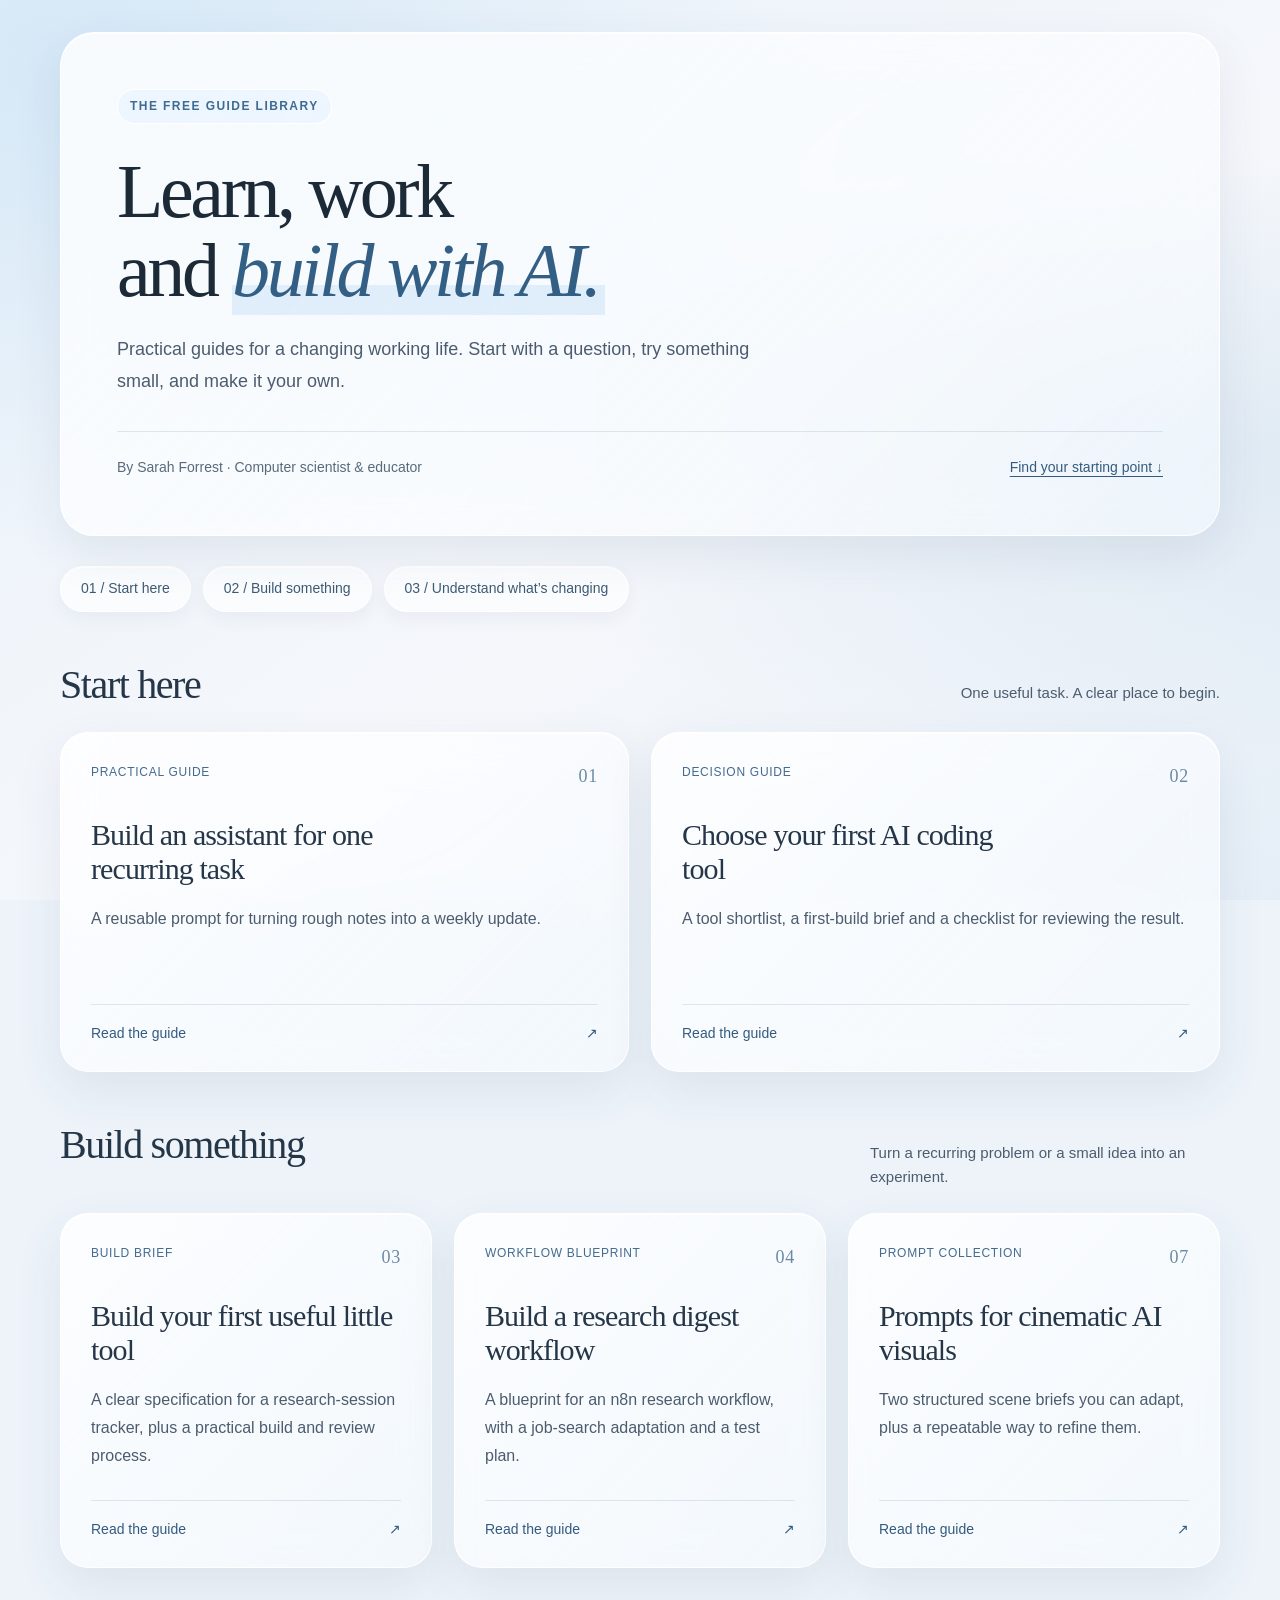
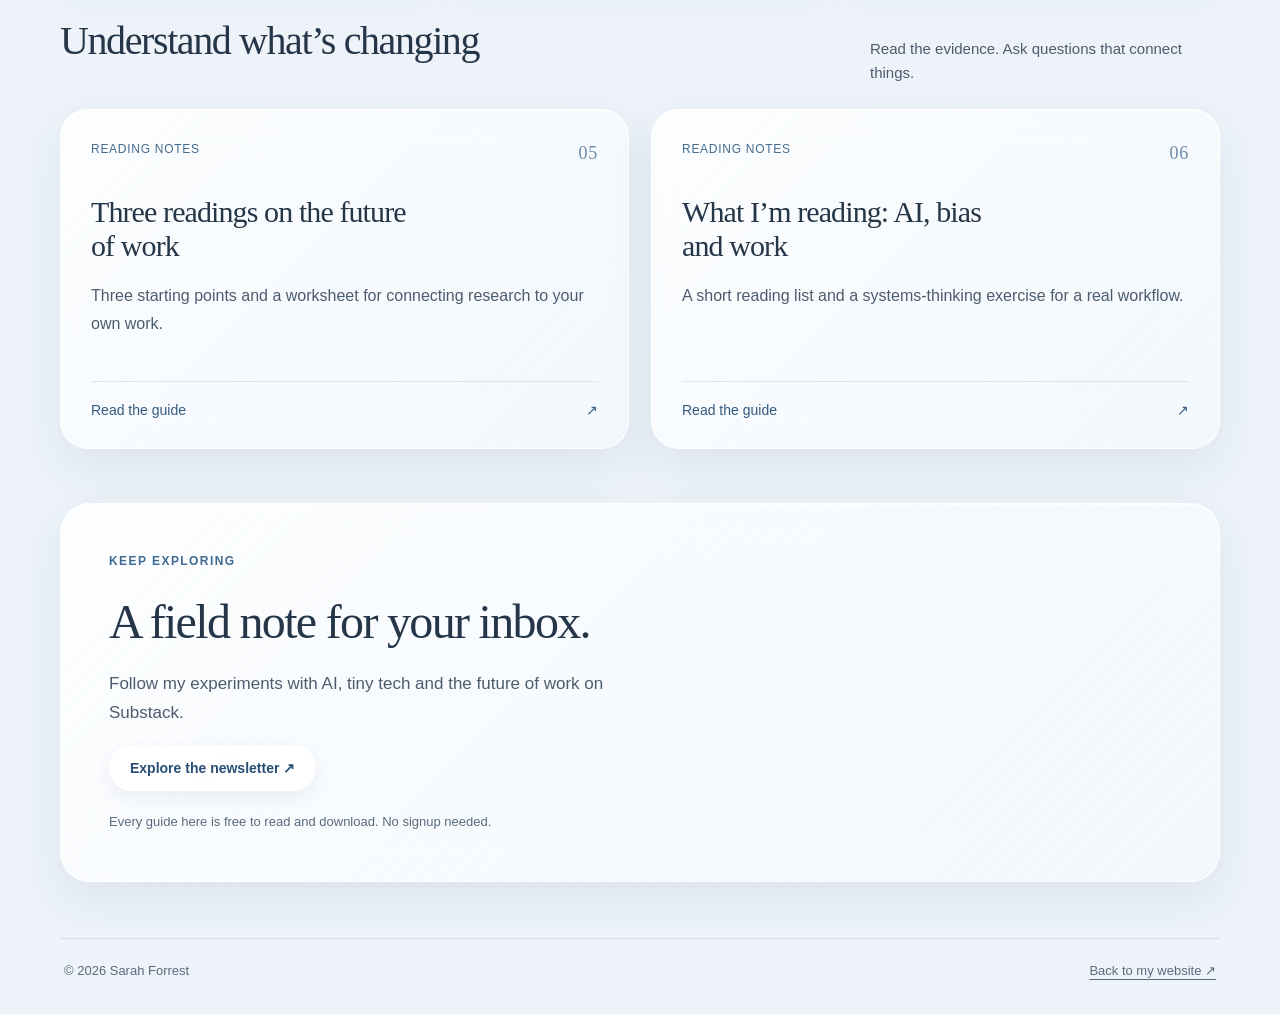
==== commit 00d786d0: "Replace homepage guide section with compact Fluent resource pills" ====
--- a/guides/index.html
+++ b/guides/index.html
@@ -1 +1 @@
-<!doctype html><html lang="en"><head><meta charset="utf-8"><meta name="viewport" content="width=device-width,initial-scale=1"><title>Free guides | Sarah Forrest</title><meta name="description" content="Practical guides to AI, building useful tools and understanding the future of work."><link rel="canonical" href="https://sarahforrestai.com/guides/"><meta property="og:title" content="Free guides"><meta property="og:description" content="Practical guides to AI, building useful tools and understanding the future of work."><meta property="og:type" content="website"><link rel="stylesheet" href="/guides/style.css"><link rel="stylesheet" href="/guides/glass.css"></head><body class="glass-guide"><a class="skip" href="#main">Skip to content</a><header class="top"><a class="brand" href="/">Sarah Forrest<span>AI · work · things worth building</span></a><nav aria-label="Main"><a href="/guides/">Free guides</a><a href="https://sarforre.substack.com/">Newsletter ↗</a></nav></header><main id="main"><section class="library-hero"><p class="eyebrow">THE FREE GUIDE LIBRARY</p><h1>Learn, work<br>and <em>build with AI.</em></h1><p class="intro">Practical guides for a changing working life. Start with a question, try something small, and make it your own.</p><div class="hero-bottom"><span>By Sarah Forrest · Computer scientist & educator</span><a href="#start-here">Find your starting point ↓</a></div></section><div class="library-content"><nav class="categories" aria-label="Guide categories"><a href="#start-here">01 / Start here</a><a href="#build-something">02 / Build something</a><a href="#understand">03 / Understand what’s changing</a></nav><section class="collection" id="start-here"><div class="section-title"><h2>Start here</h2><p>One useful task. A clear place to begin.</p></div><div class="cards"><a class="card" href="custom-assistant.html"><div class="card-top"><span>Practical guide</span><span>01</span></div><h3>Build an assistant for one recurring task</h3><p>A reusable prompt for turning rough notes into a weekly update.</p><span class="card-bottom">Read the guide <span aria-hidden="true">↗</span></span></a><a class="card" href="first-coding-tool.html"><div class="card-top"><span>Decision guide</span><span>02</span></div><h3>Choose your first AI coding tool</h3><p>A tool shortlist, a first-build brief and a checklist for reviewing the result.</p><span class="card-bottom">Read the guide <span aria-hidden="true">↗</span></span></a></div></section><section class="collection" id="build-something"><div class="section-title"><h2>Build something</h2><p>Turn a recurring problem or a small idea into an experiment.</p></div><div class="cards"><a class="card" href="useful-little-tool.html"><div class="card-top"><span>Build brief</span><span>03</span></div><h3>Build your first useful little tool</h3><p>A clear specification for a research-session tracker, plus a practical build and review process.</p><span class="card-bottom">Read the guide <span aria-hidden="true">↗</span></span></a><a class="card" href="research-digest.html"><div class="card-top"><span>Workflow blueprint</span><span>04</span></div><h3>Build a research digest workflow</h3><p>A blueprint for an n8n research workflow, with a job-search adaptation and a test plan.</p><span class="card-bottom">Read the guide <span aria-hidden="true">↗</span></span></a><a class="card" href="cinematic-prompts.html"><div class="card-top"><span>Prompt collection</span><span>07</span></div><h3>Prompts for cinematic AI visuals</h3><p>Two structured scene briefs you can adapt, plus a repeatable way to refine them.</p><span class="card-bottom">Read the guide <span aria-hidden="true">↗</span></span></a></div></section><section class="collection" id="understand"><div class="section-title"><h2>Understand what’s changing</h2><p>Read the evidence. Ask questions that connect things.</p></div><div class="cards"><a class="card" href="future-of-work.html"><div class="card-top"><span>Reading notes</span><span>05</span></div><h3>Three readings on the future of work</h3><p>Three starting points and a worksheet for connecting research to your own work.</p><span class="card-bottom">Read the guide <span aria-hidden="true">↗</span></span></a><a class="card" href="ai-bias-and-work.html"><div class="card-top"><span>Reading notes</span><span>06</span></div><h3>What I’m reading: AI, bias and work</h3><p>A short reading list and a systems-thinking exercise for a real workflow.</p><span class="card-bottom">Read the guide <span aria-hidden="true">↗</span></span></a></div></section><section class="newsletter"><p class="eyebrow">KEEP EXPLORING</p><h2>A field note for your inbox.</h2><p>Follow my experiments with AI, tiny tech and the future of work on Substack.</p><a class="button" href="https://sarforre.substack.com/">Explore the newsletter ↗</a><p class="small">Every guide here is free to read and download. No signup needed.</p></section></div></main><footer><span>© 2026 Sarah Forrest</span><a href="/">Back to my website ↗</a></footer><script src="/guides/script.js" defer></script></body></html>+<!doctype html><html lang="en"><head><meta charset="utf-8"><meta name="viewport" content="width=device-width,initial-scale=1"><title>Free guides | Sarah Forrest</title><meta name="description" content="Practical guides to AI, building useful tools and understanding the future of work."><link rel="canonical" href="https://sarahforrestai.com/guides/"><meta property="og:title" content="Free guides"><meta property="og:description" content="Practical guides to AI, building useful tools and understanding the future of work."><meta property="og:type" content="website"><link rel="stylesheet" href="/guides/style.css"><link rel="stylesheet" href="/guides/glass.css"></head><body class="glass-guide"><a class="skip" href="#main">Skip to content</a><main id="main"><section class="library-hero"><p class="eyebrow">THE FREE GUIDE LIBRARY</p><h1>Learn, work<br>and <em>build with AI.</em></h1><p class="intro">Practical guides for a changing working life. Start with a question, try something small, and make it your own.</p><div class="hero-bottom"><span>By Sarah Forrest · Computer scientist & educator</span><a href="#start-here">Find your starting point ↓</a></div></section><div class="library-content"><nav class="categories" aria-label="Guide categories"><a href="#start-here">01 / Start here</a><a href="#build-something">02 / Build something</a><a href="#understand">03 / Understand what’s changing</a></nav><section class="collection" id="start-here"><div class="section-title"><h2>Start here</h2><p>One useful task. A clear place to begin.</p></div><div class="cards"><a class="card" href="custom-assistant.html"><div class="card-top"><span>Practical guide</span><span>01</span></div><h3>Build an assistant for one recurring task</h3><p>A reusable prompt for turning rough notes into a weekly update.</p><span class="card-bottom">Read the guide <span aria-hidden="true">↗</span></span></a><a class="card" href="first-coding-tool.html"><div class="card-top"><span>Decision guide</span><span>02</span></div><h3>Choose your first AI coding tool</h3><p>A tool shortlist, a first-build brief and a checklist for reviewing the result.</p><span class="card-bottom">Read the guide <span aria-hidden="true">↗</span></span></a></div></section><section class="collection" id="build-something"><div class="section-title"><h2>Build something</h2><p>Turn a recurring problem or a small idea into an experiment.</p></div><div class="cards"><a class="card" href="useful-little-tool.html"><div class="card-top"><span>Build brief</span><span>03</span></div><h3>Build your first useful little tool</h3><p>A clear specification for a research-session tracker, plus a practical build and review process.</p><span class="card-bottom">Read the guide <span aria-hidden="true">↗</span></span></a><a class="card" href="research-digest.html"><div class="card-top"><span>Workflow blueprint</span><span>04</span></div><h3>Build a research digest workflow</h3><p>A blueprint for an n8n research workflow, with a job-search adaptation and a test plan.</p><span class="card-bottom">Read the guide <span aria-hidden="true">↗</span></span></a><a class="card" href="cinematic-prompts.html"><div class="card-top"><span>Prompt collection</span><span>07</span></div><h3>Prompts for cinematic AI visuals</h3><p>Two structured scene briefs you can adapt, plus a repeatable way to refine them.</p><span class="card-bottom">Read the guide <span aria-hidden="true">↗</span></span></a></div></section><section class="collection" id="understand"><div class="section-title"><h2>Understand what’s changing</h2><p>Read the evidence. Ask questions that connect things.</p></div><div class="cards"><a class="card" href="future-of-work.html"><div class="card-top"><span>Reading notes</span><span>05</span></div><h3>Three readings on the future of work</h3><p>Three starting points and a worksheet for connecting research to your own work.</p><span class="card-bottom">Read the guide <span aria-hidden="true">↗</span></span></a><a class="card" href="ai-bias-and-work.html"><div class="card-top"><span>Reading notes</span><span>06</span></div><h3>What I’m reading: AI, bias and work</h3><p>A short reading list and a systems-thinking exercise for a real workflow.</p><span class="card-bottom">Read the guide <span aria-hidden="true">↗</span></span></a></div></section><section class="newsletter"><p class="eyebrow">KEEP EXPLORING</p><h2>A field note for your inbox.</h2><p>Follow my experiments with AI, tiny tech and the future of work on Substack.</p><a class="button" href="https://sarforre.substack.com/">Explore the newsletter ↗</a><p class="small">Every guide here is free to read and download. No signup needed.</p></section></div></main><footer><span>© 2026 Sarah Forrest</span><a href="/">Back to my website ↗</a></footer><script src="/guides/script.js" defer></script></body></html>
